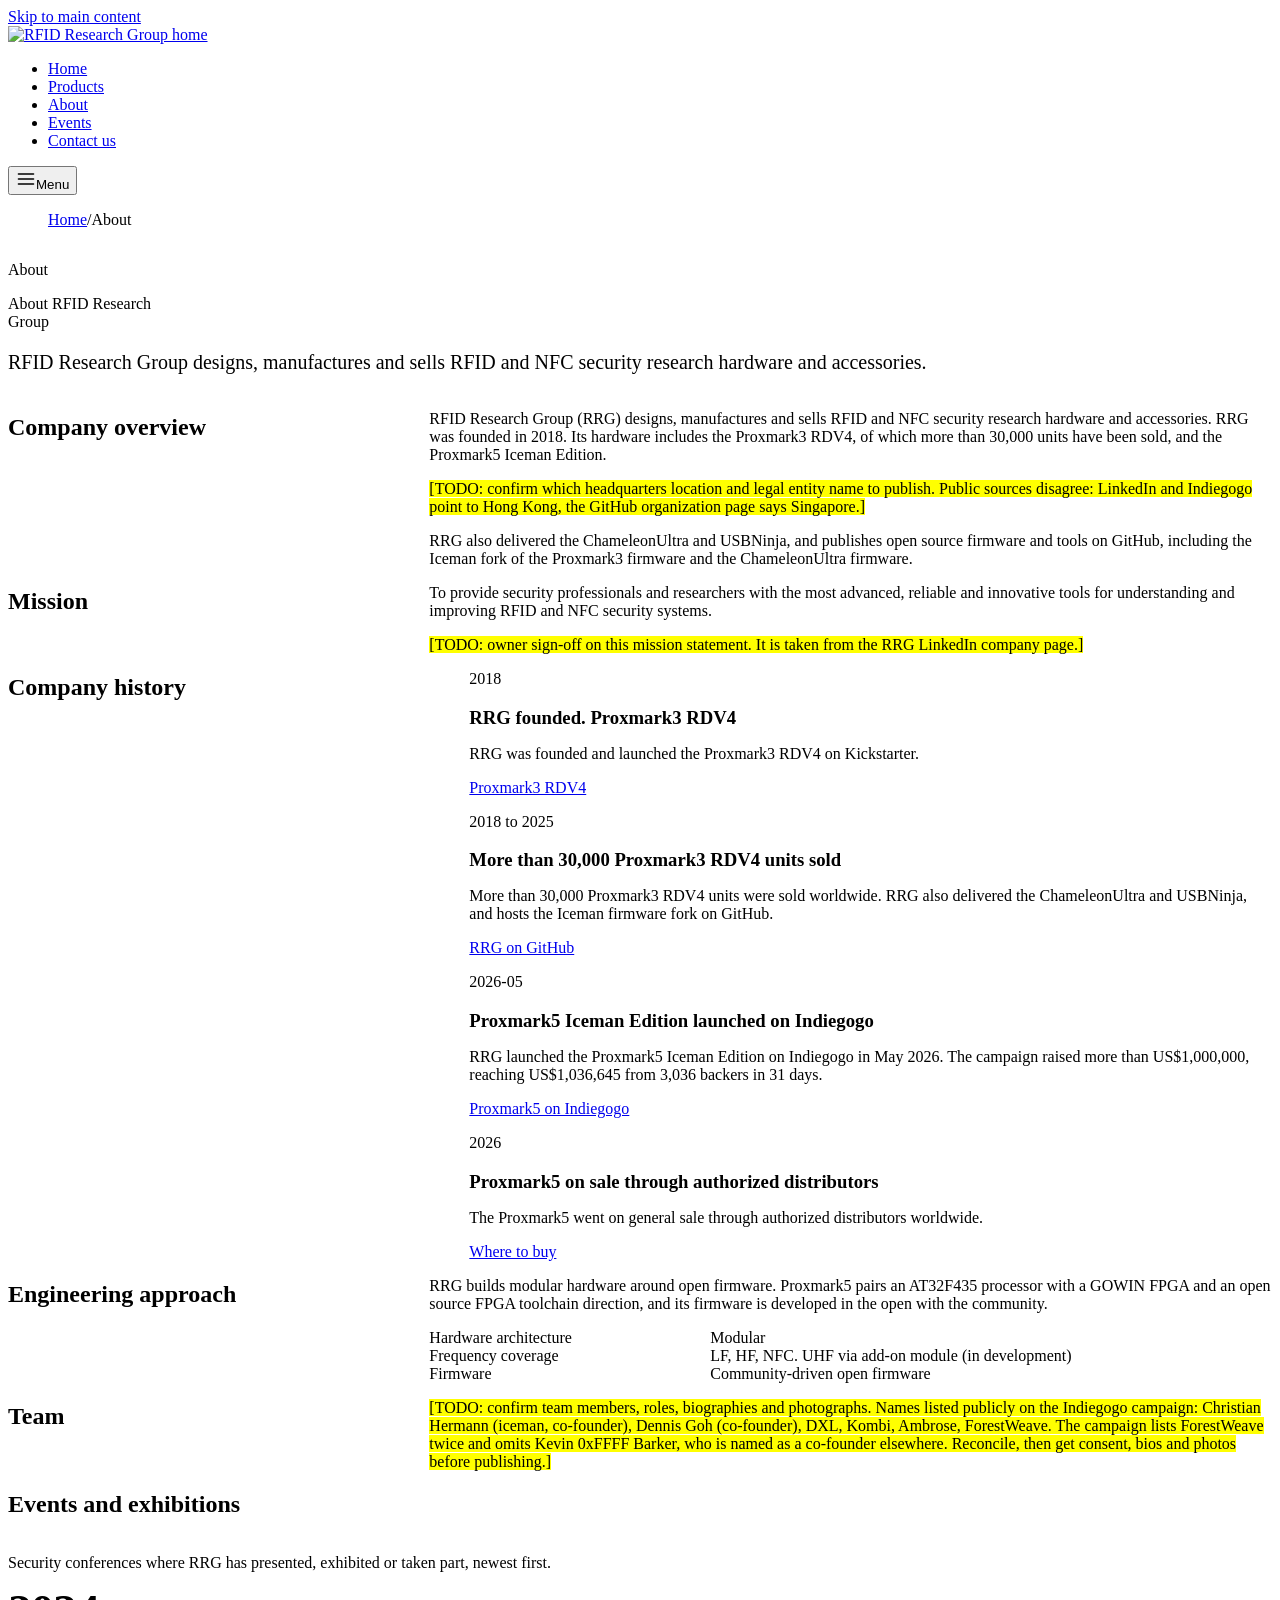
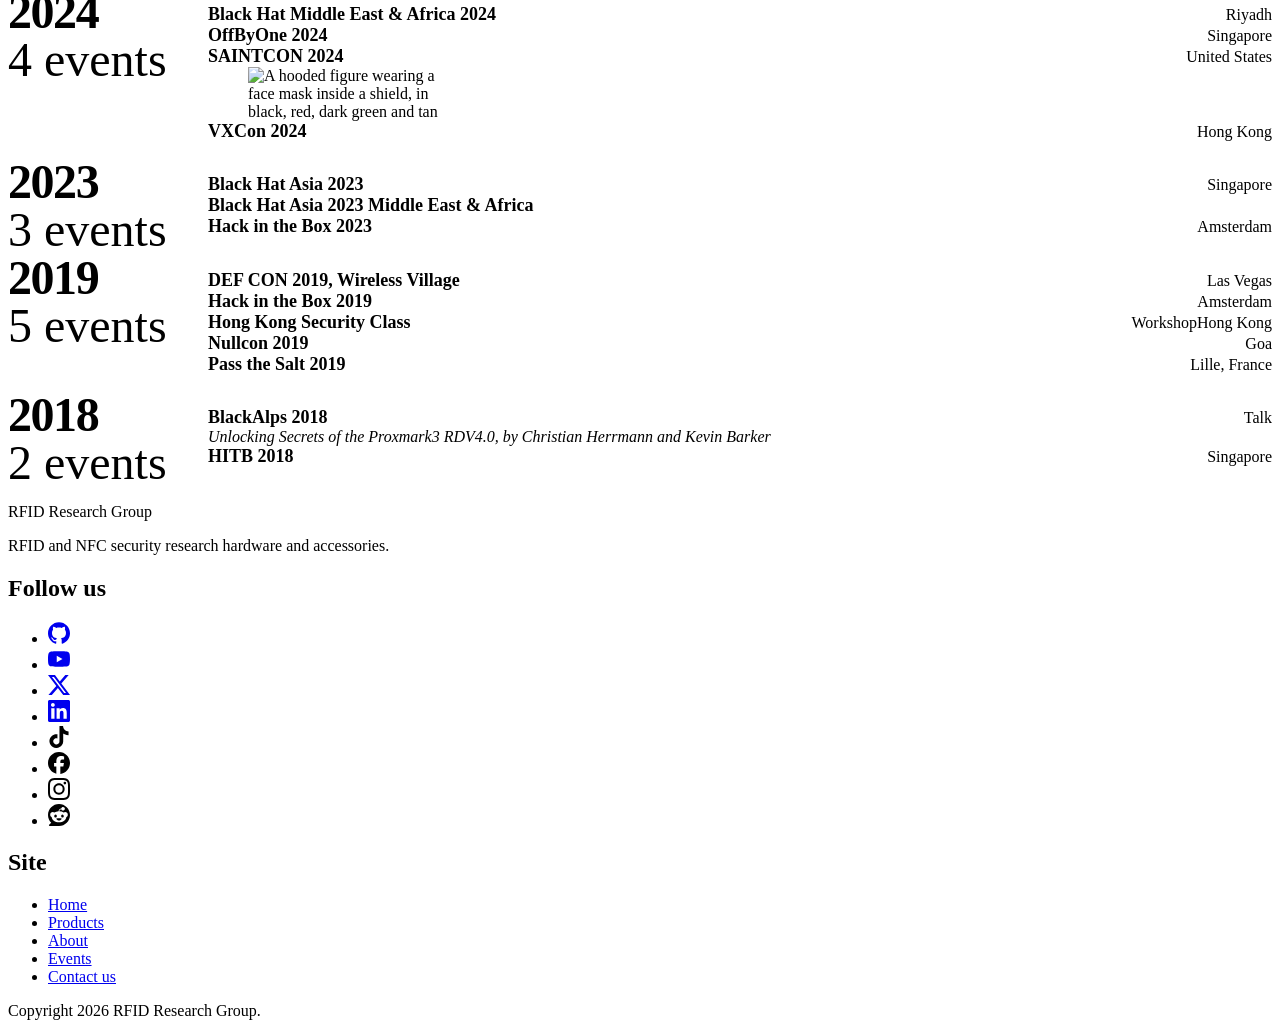
==== rrg-website-ready-to-upload/about/index.html @ afe207c8 "Add files via upload RRG WEB 11-25" ====
<!DOCTYPE html><html lang="en" data-astro-cid-z4jru4n3><head><meta charset="utf-8"><meta name="viewport" content="width=device-width, initial-scale=1"><link rel="icon" href="/favicon.svg" type="image/svg+xml"><title>About | RFID Research Group</title><meta name="description" content="About RFID Research Group (RRG): company overview, mission, history and engineering approach."><link rel="canonical" href="https://rfidresearchgroup.com/about/"><meta name="robots" content="noindex, nofollow"><meta property="og:type" content="website"><meta property="og:site_name" content="RFID Research Group"><meta property="og:title" content="About | RFID Research Group"><meta property="og:description" content="About RFID Research Group (RRG): company overview, mission, history and engineering approach."><meta property="og:url" content="https://rfidresearchgroup.com/about/"><meta name="twitter:card" content="summary"><link rel="stylesheet" href="/_astro/BaseLayout.CLcps3ia.css"><style>ol[data-astro-cid-vx4iavld]{gap:var(--space-1) 0;font-size:var(--text-small);flex-wrap:wrap;list-style:none;display:flex}li[data-astro-cid-vx4iavld]{align-items:center;display:inline-flex}li[data-astro-cid-vx4iavld]+li[data-astro-cid-vx4iavld]:before{content:"/";margin-inline:var(--space-2);color:var(--text-secondary)}a[data-astro-cid-vx4iavld]{padding-block:var(--space-1);display:inline-block}[data-astro-cid-vx4iavld][aria-current=page]{color:var(--text-secondary)}.page-header__stage[data-astro-cid-b2i3gsw2]{aspect-ratio:4/3;border-radius:var(--radius);background:radial-gradient(120% 90% at 28% 18%,#fbfbfb 0%,#eee 55%,#e3e3e3 100%);position:relative;overflow:hidden}@media (width>=768px){.page-header__stage[data-astro-cid-b2i3gsw2]{aspect-ratio:1}}.page-header__stage[data-astro-cid-b2i3gsw2]:before{content:attr(data-glyph);letter-spacing:-.05em;color:#0000000f;pointer-events:none;user-select:none;font-size:clamp(14rem,36vw,32rem);font-weight:800;line-height:.8;position:absolute;bottom:-14%;right:-2%}.page-header__stage[data-astro-cid-b2i3gsw2] img[data-astro-cid-b2i3gsw2]{filter:drop-shadow(0 26px 26px #00000042)drop-shadow(0 4px 6px #00000029);width:auto;max-width:78%;height:84%;position:absolute;top:50%;left:50%;transform:translate(-50%,-50%)}.page-header__link[data-astro-cid-b2i3gsw2]{margin:var(--space-4) 0 0;font-weight:600}.page-header[data-astro-cid-b2i3gsw2]{padding-block:var(--space-8) var(--space-12)}@media (width>=768px){.page-header[data-astro-cid-b2i3gsw2]{padding-block:var(--space-12) var(--space-16)}}.page-header__grid[data-astro-cid-b2i3gsw2]{gap:var(--space-8);margin-top:var(--space-8);display:grid}@media (width>=1024px){.page-header__grid--image[data-astro-cid-b2i3gsw2]{grid-template-columns:minmax(0,1.1fr) minmax(0,1fr);align-items:center}}.page-header__heading[data-astro-cid-b2i3gsw2]{max-width:20ch;font-size:var(--text-h1);font-weight:var(--weight-display)}@media (width>=768px){.page-header__heading[data-astro-cid-b2i3gsw2]{font-size:var(--text-display)}}.page-header__lead[data-astro-cid-b2i3gsw2]{color:var(--text-secondary);font-size:1.125rem}@media (width>=768px){.page-header__lead[data-astro-cid-b2i3gsw2]{font-size:1.25rem}}.page-header__image[data-astro-cid-b2i3gsw2]{border:1px solid var(--border);border-radius:var(--radius);width:100%}.content-section[data-astro-cid-tj67mjny]{padding-block:var(--space-12);border-top:1px solid var(--border)}@media (width>=768px){.content-section[data-astro-cid-tj67mjny]{padding-block:var(--space-16)}}.content-section__grid[data-astro-cid-tj67mjny]{gap:var(--space-4) var(--space-16);display:grid}@media (width>=1024px){.content-section__grid[data-astro-cid-tj67mjny]{grid-template-columns:minmax(0,1fr) minmax(0,2fr)}.content-section__grid--wide[data-astro-cid-tj67mjny]{grid-template-columns:minmax(0,1fr)}}.content-section__body[data-astro-cid-tj67mjny]>:last-child{margin-bottom:0}.content-section__body[data-astro-cid-tj67mjny]>*+.slot-block,.content-section__body[data-astro-cid-tj67mjny]>p+:not(p){margin-top:var(--space-6)}.content-section__link[data-astro-cid-tj67mjny]{margin-top:var(--space-6);font-weight:600}.content-section__link[data-astro-cid-tj67mjny] a[data-astro-cid-tj67mjny]{padding-block:var(--space-2);display:inline-block}
.fact-list[data-astro-cid-pdne5ib7]{border-top:2px solid var(--text)}.fact-list__row[data-astro-cid-pdne5ib7]{gap:var(--space-1);padding-block:var(--space-3);border-bottom:1px solid var(--border);display:grid}@media (width>=768px){.fact-list__row[data-astro-cid-pdne5ib7]{gap:var(--space-6);grid-template-columns:minmax(0,1fr) minmax(0,2fr)}}dt[data-astro-cid-pdne5ib7]{color:var(--text-secondary)}dd[data-astro-cid-pdne5ib7]{margin:0;font-weight:500}dd[data-astro-cid-pdne5ib7].mono{font-weight:400}
.timeline[data-astro-cid-vxojsnxz]{border-left:2px solid var(--text);list-style:none}.timeline__entry[data-astro-cid-vxojsnxz]{padding:0 0 var(--space-8) var(--space-6);position:relative}.timeline__entry[data-astro-cid-vxojsnxz]:last-child{padding-bottom:0}.timeline__entry[data-astro-cid-vxojsnxz]:before{content:"";background:var(--text);border-radius:50%;width:12px;height:12px;position:absolute;top:.55em;left:-7px}.timeline__date[data-astro-cid-vxojsnxz]{margin-bottom:var(--space-1);font-size:var(--text-small);color:var(--text-secondary)}h3[data-astro-cid-vxojsnxz]{margin-bottom:var(--space-2)}img[data-astro-cid-vxojsnxz]{margin-block:var(--space-4);border:1px solid var(--border);border-radius:var(--radius)}.timeline__source[data-astro-cid-vxojsnxz]{font-size:var(--text-small);margin:0}.team-grid[data-astro-cid-st7mclbm]{gap:var(--space-8);grid-template-columns:minmax(0,1fr);list-style:none;display:grid}@media (width>=768px){.team-grid[data-astro-cid-st7mclbm]{grid-template-columns:repeat(2,minmax(0,1fr))}}.team-member[data-astro-cid-st7mclbm]{padding-top:var(--space-4);border-top:1px solid var(--text-secondary)}img[data-astro-cid-st7mclbm]{aspect-ratio:1;object-fit:cover;width:100%;max-width:240px;margin-bottom:var(--space-4);border-radius:var(--radius)}h3[data-astro-cid-st7mclbm]{margin-bottom:var(--space-1)}.team-member__role[data-astro-cid-st7mclbm]{margin-bottom:var(--space-2);color:var(--text-secondary)}.event-years[data-astro-cid-xtfqjbst]{gap:var(--space-12);display:grid}@media (width>=768px){.event-year[data-astro-cid-xtfqjbst]{gap:var(--space-8);grid-template-columns:10rem minmax(0,1fr);align-items:start;display:grid}}.event-year__title[data-astro-cid-xtfqjbst]{align-items:baseline;gap:var(--space-3);margin:0 0 var(--space-4);letter-spacing:-.03em;font-size:clamp(2rem,4vw,3rem);font-weight:800;line-height:1;display:flex}@media (width>=768px){.event-year__title[data-astro-cid-xtfqjbst]{top:var(--space-6);gap:var(--space-2);flex-direction:column;margin:0;position:sticky}}.event-year__count[data-astro-cid-xtfqjbst]{font-size:var(--text-small);letter-spacing:0;color:var(--text-secondary);font-weight:400}.event-year__count[data-astro-cid-xtfqjbst]:after{content:" events"}.event-list[data-astro-cid-xtfqjbst]{border-top:2px solid var(--text);list-style:none}.event-row[data-astro-cid-xtfqjbst]{gap:var(--space-1) var(--space-6);padding-block:var(--space-4);border-bottom:1px solid var(--border);display:grid}@media (width>=768px){.event-row[data-astro-cid-xtfqjbst]{grid-template-columns:minmax(0,1fr) auto;align-items:baseline}}.event-row[data-astro-cid-xtfqjbst] p[data-astro-cid-xtfqjbst]{max-width:none;margin:0}.event-row__name[data-astro-cid-xtfqjbst]{letter-spacing:var(--tracking-heading);font-size:1.125rem;font-weight:600}.event-row__session[data-astro-cid-xtfqjbst],.event-row__text[data-astro-cid-xtfqjbst]{margin-top:var(--space-1);color:var(--text-secondary)}.event-row__session[data-astro-cid-xtfqjbst]{font-style:italic}.event-row__meta[data-astro-cid-xtfqjbst]{align-items:baseline;gap:var(--space-1) var(--space-3);color:var(--text-secondary);font-size:var(--text-small);flex-wrap:wrap;display:flex}@media (width>=768px){.event-row__meta[data-astro-cid-xtfqjbst]{text-align:right;justify-content:flex-end}}.event-row__kind[data-astro-cid-xtfqjbst]{padding:0 var(--space-2);border:1px solid var(--text);border-radius:var(--radius);color:var(--text)}.event-row__photos[data-astro-cid-xtfqjbst]{gap:var(--space-3);margin-top:var(--space-3);grid-column:1/-1;grid-template-columns:repeat(auto-fill,minmax(12rem,1fr));list-style:none;display:grid}.event-row__photos[data-astro-cid-xtfqjbst] figure[data-astro-cid-xtfqjbst]{margin:0}.event-row__photos[data-astro-cid-xtfqjbst] img[data-astro-cid-xtfqjbst]{border-radius:var(--radius);width:100%;height:auto}.event-row__photos[data-astro-cid-xtfqjbst] figcaption[data-astro-cid-xtfqjbst]{margin-top:var(--space-1);font-size:var(--text-small);color:var(--text-secondary)}
</style></head><body data-astro-cid-z4jru4n3><a class="skip-link" href="#main" data-astro-cid-z4jru4n3>Skip to main content</a><header class="site-header" data-astro-cid-fzpbxy5g><div class="container site-header__inner" data-astro-cid-fzpbxy5g><a class="brand" href="/" data-astro-cid-fzpbxy5g><img class="brand__logo" src="/images/brand/rrg-crown-logo.png" alt="RFID Research Group home" width="64" height="68" decoding="async" data-astro-cid-fzpbxy5g></a><nav class="primary-nav" aria-label="Primary" data-astro-cid-ild27cng><ul data-astro-cid-ild27cng><li data-astro-cid-ild27cng><a href="/" data-astro-cid-ild27cng>Home</a></li><li data-astro-cid-ild27cng><a href="/products/" data-astro-cid-ild27cng>Products</a></li><li data-astro-cid-ild27cng><a href="/about/" aria-current="page" data-astro-cid-ild27cng>About</a></li><li data-astro-cid-ild27cng><a href="/about/#events" data-astro-cid-ild27cng>Events</a></li><li data-astro-cid-ild27cng><a href="/contact/" data-astro-cid-ild27cng>Contact us</a></li></ul></nav><div class="mobile-nav" data-mobile-nav data-astro-cid-e4rjqvxj><button class="mobile-nav__toggle" type="button" aria-expanded="false" aria-controls="mobile-nav-panel" data-mobile-nav-toggle data-astro-cid-e4rjqvxj><svg class="mobile-nav__icon" viewBox="0 0 24 24" width="20" height="20" aria-hidden="true" focusable="false" data-astro-cid-e4rjqvxj><path d="M3 6h18M3 12h18M3 18h18" stroke="currentColor" stroke-width="2" stroke-linecap="round" fill="none" data-astro-cid-e4rjqvxj></path></svg><span data-astro-cid-e4rjqvxj>Menu</span></button><nav class="mobile-nav__panel" id="mobile-nav-panel" aria-label="Primary" data-mobile-nav-panel data-astro-cid-e4rjqvxj><ul data-astro-cid-e4rjqvxj><li data-astro-cid-e4rjqvxj><a href="/" data-astro-cid-e4rjqvxj>Home</a></li><li data-astro-cid-e4rjqvxj><a href="/products/" data-astro-cid-e4rjqvxj>Products</a></li><li data-astro-cid-e4rjqvxj><a href="/about/" aria-current="page" data-astro-cid-e4rjqvxj>About</a></li><li data-astro-cid-e4rjqvxj><a href="/about/#events" data-astro-cid-e4rjqvxj>Events</a></li><li data-astro-cid-e4rjqvxj><a href="/contact/" data-astro-cid-e4rjqvxj>Contact us</a></li></ul></nav></div><script type="module">var e=document.querySelector(`[data-mobile-nav]`),t=e?.querySelector(`[data-mobile-nav-toggle]`),n=e?.querySelector(`[data-mobile-nav-panel]`);if(e&&t&&n){e.classList.add(`is-enhanced`),n.hidden=!0;let r=e=>{t.setAttribute(`aria-expanded`,String(e)),n.hidden=!e};t.addEventListener(`click`,()=>{r(t.getAttribute(`aria-expanded`)!==`true`)}),e.addEventListener(`keydown`,e=>{e.key===`Escape`&&t.getAttribute(`aria-expanded`)===`true`&&(r(!1),t.focus())}),window.matchMedia(`(min-width: 900px)`).addEventListener(`change`,e=>{e.matches&&r(!1)})}</script></div></header><main id="main" tabindex="-1" data-astro-cid-z4jru4n3><div class="page-header" data-astro-cid-b2i3gsw2><div class="container" data-astro-cid-b2i3gsw2><nav class="breadcrumbs" aria-label="Breadcrumb" data-astro-cid-vx4iavld><ol data-astro-cid-vx4iavld><li data-astro-cid-vx4iavld><a href="/" data-astro-cid-vx4iavld>Home</a></li><li data-astro-cid-vx4iavld><span aria-current="page" data-astro-cid-vx4iavld>About</span></li></ol></nav><div class="page-header__grid" data-astro-cid-b2i3gsw2><div data-astro-cid-b2i3gsw2><p class="eyebrow" data-astro-cid-b2i3gsw2>About</p><h1 class="page-header__heading" data-astro-cid-b2i3gsw2>About RFID Research Group</h1><p class="page-header__lead" data-astro-cid-b2i3gsw2>RFID Research Group designs, manufactures and sells RFID and NFC security research hardware and accessories.</p></div></div></div></div><section class="content-section" id="overview" aria-labelledby="overview-heading" data-astro-cid-tj67mjny><div class="container content-section__grid" data-astro-cid-tj67mjny><div class="content-section__header" data-astro-cid-tj67mjny><h2 id="overview-heading" data-astro-cid-tj67mjny>Company overview</h2></div><div class="content-section__body" data-astro-cid-tj67mjny><p data-astro-cid-tj67mjny>RFID Research Group (RRG) designs, manufactures and sells RFID and NFC security research hardware and accessories. RRG was founded in 2018. Its hardware includes the Proxmark3 RDV4, of which more than 30,000 units have been sold, and the Proxmark5 Iceman Edition.</p><p data-astro-cid-tj67mjny><mark class="todo">[TODO: confirm which headquarters location and legal entity name to publish. Public sources disagree: LinkedIn and Indiegogo point to Hong Kong, the GitHub organization page says Singapore.]</mark></p><p data-astro-cid-tj67mjny>RRG also delivered the ChameleonUltra and USBNinja, and publishes open source firmware and tools on GitHub, including the Iceman fork of the Proxmark3 firmware and the ChameleonUltra firmware.</p></div></div></section><section class="content-section" id="mission" aria-labelledby="mission-heading" data-astro-cid-tj67mjny><div class="container content-section__grid" data-astro-cid-tj67mjny><div class="content-section__header" data-astro-cid-tj67mjny><h2 id="mission-heading" data-astro-cid-tj67mjny>Mission</h2></div><div class="content-section__body" data-astro-cid-tj67mjny><p data-astro-cid-tj67mjny>To provide security professionals and researchers with the most advanced, reliable and innovative tools for understanding and improving RFID and NFC security systems.</p><p data-astro-cid-tj67mjny><mark class="todo">[TODO: owner sign-off on this mission statement. It is taken from the RRG LinkedIn company page.]</mark></p></div></div></section><section class="content-section" id="history" aria-labelledby="history-heading" data-astro-cid-tj67mjny><div class="container content-section__grid" data-astro-cid-tj67mjny><div class="content-section__header" data-astro-cid-tj67mjny><h2 id="history-heading" data-astro-cid-tj67mjny>Company history</h2></div><div class="content-section__body" data-astro-cid-tj67mjny><ol class="timeline" data-astro-cid-vxojsnxz><li class="timeline__entry" data-astro-cid-vxojsnxz><p class="timeline__date mono" data-astro-cid-vxojsnxz><time datetime="2018" data-astro-cid-vxojsnxz>2018</time></p><div class="timeline__content" data-astro-cid-vxojsnxz><h3 data-astro-cid-vxojsnxz>RRG founded. Proxmark3 RDV4</h3><p data-astro-cid-vxojsnxz>RRG was founded and launched the Proxmark3 RDV4 on Kickstarter.</p><p class="timeline__source" data-astro-cid-vxojsnxz><a href="https://proxmark.com/proxmark-3-hardware/proxmark-3-rdv4/" rel="noopener" data-astro-cid-vxojsnxz>Proxmark3 RDV4</a></p></div></li><li class="timeline__entry" data-astro-cid-vxojsnxz><p class="timeline__date mono" data-astro-cid-vxojsnxz><time datetime="2018 to 2025" data-astro-cid-vxojsnxz>2018 to 2025</time></p><div class="timeline__content" data-astro-cid-vxojsnxz><h3 data-astro-cid-vxojsnxz>More than 30,000 Proxmark3 RDV4 units sold</h3><p data-astro-cid-vxojsnxz>More than 30,000 Proxmark3 RDV4 units were sold worldwide. RRG also delivered the ChameleonUltra and USBNinja, and hosts the Iceman firmware fork on GitHub.</p><p class="timeline__source" data-astro-cid-vxojsnxz><a href="https://github.com/RfidResearchGroup" rel="noopener" data-astro-cid-vxojsnxz>RRG on GitHub</a></p></div></li><li class="timeline__entry" data-astro-cid-vxojsnxz><p class="timeline__date mono" data-astro-cid-vxojsnxz><time datetime="2026-05" data-astro-cid-vxojsnxz>2026-05</time></p><div class="timeline__content" data-astro-cid-vxojsnxz><h3 data-astro-cid-vxojsnxz>Proxmark5 Iceman Edition launched on Indiegogo</h3><p data-astro-cid-vxojsnxz>RRG launched the Proxmark5 Iceman Edition on Indiegogo in May 2026. The campaign raised more than US$1,000,000, reaching US$1,036,645 from 3,036 backers in 31 days.</p><p class="timeline__source" data-astro-cid-vxojsnxz><a href="https://www.indiegogo.com/en/projects/rfidresearchgroup/proxmark5" rel="noopener" data-astro-cid-vxojsnxz>Proxmark5 on Indiegogo</a></p></div></li><li class="timeline__entry" data-astro-cid-vxojsnxz><p class="timeline__date mono" data-astro-cid-vxojsnxz><time datetime="2026" data-astro-cid-vxojsnxz>2026</time></p><div class="timeline__content" data-astro-cid-vxojsnxz><h3 data-astro-cid-vxojsnxz>Proxmark5 on sale through authorized distributors</h3><p data-astro-cid-vxojsnxz>The Proxmark5 went on general sale through authorized distributors worldwide.</p><p class="timeline__source" data-astro-cid-vxojsnxz><a href="/products/#retail" rel="noopener" data-astro-cid-vxojsnxz>Where to buy</a></p></div></li></ol></div></div></section><section class="content-section" id="engineering" aria-labelledby="engineering-heading" data-astro-cid-tj67mjny><div class="container content-section__grid" data-astro-cid-tj67mjny><div class="content-section__header" data-astro-cid-tj67mjny><h2 id="engineering-heading" data-astro-cid-tj67mjny>Engineering approach</h2></div><div class="content-section__body" data-astro-cid-tj67mjny><p data-astro-cid-tj67mjny>RRG builds modular hardware around open firmware. Proxmark5 pairs an AT32F435 processor with a GOWIN FPGA and an open source FPGA toolchain direction, and its firmware is developed in the open with the community.</p><dl class="fact-list" data-astro-cid-pdne5ib7><div class="fact-list__row" data-astro-cid-pdne5ib7><dt data-astro-cid-pdne5ib7>Hardware architecture</dt><dd data-astro-cid-pdne5ib7>Modular</dd></div><div class="fact-list__row" data-astro-cid-pdne5ib7><dt data-astro-cid-pdne5ib7>Frequency coverage</dt><dd class="mono" data-astro-cid-pdne5ib7>LF, HF, NFC. UHF via add-on module (in development)</dd></div><div class="fact-list__row" data-astro-cid-pdne5ib7><dt data-astro-cid-pdne5ib7>Firmware</dt><dd data-astro-cid-pdne5ib7>Community-driven open firmware</dd></div></dl></div></div></section><section class="content-section" id="team" aria-labelledby="team-heading" data-astro-cid-tj67mjny><div class="container content-section__grid" data-astro-cid-tj67mjny><div class="content-section__header" data-astro-cid-tj67mjny><h2 id="team-heading" data-astro-cid-tj67mjny>Team</h2></div><div class="content-section__body" data-astro-cid-tj67mjny><p data-astro-cid-tj67mjny><mark class="todo">[TODO: confirm team members, roles, biographies and photographs. Names listed publicly on the Indiegogo campaign: Christian Hermann (iceman, co-founder), Dennis Goh (co-founder), DXL, Kombi, Ambrose, ForestWeave. The campaign lists ForestWeave twice and omits Kevin 0xFFFF Barker, who is named as a co-founder elsewhere. Reconcile, then get consent, bios and photos before publishing.]</mark></p></div></div></section><section class="content-section" id="events" aria-labelledby="events-heading" data-astro-cid-tj67mjny><div class="container content-section__grid content-section__grid--wide" data-astro-cid-tj67mjny><div class="content-section__header" data-astro-cid-tj67mjny><h2 id="events-heading" data-astro-cid-tj67mjny>Events and exhibitions</h2></div><div class="content-section__body" data-astro-cid-tj67mjny><p data-astro-cid-tj67mjny>Security conferences where RRG has presented, exhibited or taken part, newest first.</p><div class="event-years" data-astro-cid-xtfqjbst><section class="event-year" aria-labelledby="events-2024" data-astro-cid-xtfqjbst><h3 class="event-year__title" id="events-2024" data-astro-cid-xtfqjbst><span data-astro-cid-xtfqjbst>2024</span><span class="event-year__count mono" data-astro-cid-xtfqjbst>4</span></h3><ul class="event-list" data-astro-cid-xtfqjbst><li class="event-row" data-astro-cid-xtfqjbst><div class="event-row__main" data-astro-cid-xtfqjbst><p class="event-row__name" data-astro-cid-xtfqjbst>Black Hat Middle East &amp; Africa 2024</p></div><p class="event-row__meta" data-astro-cid-xtfqjbst><span class="event-row__place" data-astro-cid-xtfqjbst>Riyadh</span></p></li><li class="event-row" data-astro-cid-xtfqjbst><div class="event-row__main" data-astro-cid-xtfqjbst><p class="event-row__name" data-astro-cid-xtfqjbst>OffByOne 2024</p></div><p class="event-row__meta" data-astro-cid-xtfqjbst><span class="event-row__place" data-astro-cid-xtfqjbst>Singapore</span></p></li><li class="event-row" data-astro-cid-xtfqjbst><div class="event-row__main" data-astro-cid-xtfqjbst><p class="event-row__name" data-astro-cid-xtfqjbst>SAINTCON 2024</p></div><p class="event-row__meta" data-astro-cid-xtfqjbst><span class="event-row__place" data-astro-cid-xtfqjbst>United States</span></p><ul class="event-row__photos" data-astro-cid-xtfqjbst><li data-astro-cid-xtfqjbst><figure data-astro-cid-xtfqjbst><img src="/images/events/saintcon-2024.webp" alt="A hooded figure wearing a face mask inside a shield, in black, red, dark green and tan" width="1200" height="750" loading="lazy" decoding="async" data-astro-cid-xtfqjbst></figure></li></ul></li><li class="event-row" data-astro-cid-xtfqjbst><div class="event-row__main" data-astro-cid-xtfqjbst><p class="event-row__name" data-astro-cid-xtfqjbst>VXCon 2024</p></div><p class="event-row__meta" data-astro-cid-xtfqjbst><span class="event-row__place" data-astro-cid-xtfqjbst>Hong Kong</span></p></li></ul></section><section class="event-year" aria-labelledby="events-2023" data-astro-cid-xtfqjbst><h3 class="event-year__title" id="events-2023" data-astro-cid-xtfqjbst><span data-astro-cid-xtfqjbst>2023</span><span class="event-year__count mono" data-astro-cid-xtfqjbst>3</span></h3><ul class="event-list" data-astro-cid-xtfqjbst><li class="event-row" data-astro-cid-xtfqjbst><div class="event-row__main" data-astro-cid-xtfqjbst><p class="event-row__name" data-astro-cid-xtfqjbst>Black Hat Asia 2023</p></div><p class="event-row__meta" data-astro-cid-xtfqjbst><span class="event-row__place" data-astro-cid-xtfqjbst>Singapore</span></p></li><li class="event-row" data-astro-cid-xtfqjbst><div class="event-row__main" data-astro-cid-xtfqjbst><p class="event-row__name" data-astro-cid-xtfqjbst>Black Hat Asia 2023 Middle East &amp; Africa</p></div><p class="event-row__meta" data-astro-cid-xtfqjbst></p></li><li class="event-row" data-astro-cid-xtfqjbst><div class="event-row__main" data-astro-cid-xtfqjbst><p class="event-row__name" data-astro-cid-xtfqjbst>Hack in the Box 2023</p></div><p class="event-row__meta" data-astro-cid-xtfqjbst><span class="event-row__place" data-astro-cid-xtfqjbst>Amsterdam</span></p></li></ul></section><section class="event-year" aria-labelledby="events-2019" data-astro-cid-xtfqjbst><h3 class="event-year__title" id="events-2019" data-astro-cid-xtfqjbst><span data-astro-cid-xtfqjbst>2019</span><span class="event-year__count mono" data-astro-cid-xtfqjbst>5</span></h3><ul class="event-list" data-astro-cid-xtfqjbst><li class="event-row" data-astro-cid-xtfqjbst><div class="event-row__main" data-astro-cid-xtfqjbst><p class="event-row__name" data-astro-cid-xtfqjbst>DEF CON 2019, Wireless Village</p></div><p class="event-row__meta" data-astro-cid-xtfqjbst><span class="event-row__place" data-astro-cid-xtfqjbst>Las Vegas</span></p></li><li class="event-row" data-astro-cid-xtfqjbst><div class="event-row__main" data-astro-cid-xtfqjbst><p class="event-row__name" data-astro-cid-xtfqjbst>Hack in the Box 2019</p></div><p class="event-row__meta" data-astro-cid-xtfqjbst><span class="event-row__place" data-astro-cid-xtfqjbst>Amsterdam</span></p></li><li class="event-row" data-astro-cid-xtfqjbst><div class="event-row__main" data-astro-cid-xtfqjbst><p class="event-row__name" data-astro-cid-xtfqjbst>Hong Kong Security Class</p></div><p class="event-row__meta" data-astro-cid-xtfqjbst><span class="event-row__kind mono" data-astro-cid-xtfqjbst>Workshop</span><span class="event-row__place" data-astro-cid-xtfqjbst>Hong Kong</span></p></li><li class="event-row" data-astro-cid-xtfqjbst><div class="event-row__main" data-astro-cid-xtfqjbst><p class="event-row__name" data-astro-cid-xtfqjbst>Nullcon 2019</p></div><p class="event-row__meta" data-astro-cid-xtfqjbst><span class="event-row__place" data-astro-cid-xtfqjbst>Goa</span></p></li><li class="event-row" data-astro-cid-xtfqjbst><div class="event-row__main" data-astro-cid-xtfqjbst><p class="event-row__name" data-astro-cid-xtfqjbst>Pass the Salt 2019</p></div><p class="event-row__meta" data-astro-cid-xtfqjbst><span class="event-row__place" data-astro-cid-xtfqjbst>Lille, France</span></p></li></ul></section><section class="event-year" aria-labelledby="events-2018" data-astro-cid-xtfqjbst><h3 class="event-year__title" id="events-2018" data-astro-cid-xtfqjbst><span data-astro-cid-xtfqjbst>2018</span><span class="event-year__count mono" data-astro-cid-xtfqjbst>2</span></h3><ul class="event-list" data-astro-cid-xtfqjbst><li class="event-row" data-astro-cid-xtfqjbst><div class="event-row__main" data-astro-cid-xtfqjbst><p class="event-row__name" data-astro-cid-xtfqjbst>BlackAlps 2018</p><p class="event-row__session" data-astro-cid-xtfqjbst>Unlocking Secrets of the Proxmark3 RDV4.0, by Christian Herrmann and Kevin Barker</p></div><p class="event-row__meta" data-astro-cid-xtfqjbst><span class="event-row__kind mono" data-astro-cid-xtfqjbst>Talk</span></p></li><li class="event-row" data-astro-cid-xtfqjbst><div class="event-row__main" data-astro-cid-xtfqjbst><p class="event-row__name" data-astro-cid-xtfqjbst>HITB 2018</p></div><p class="event-row__meta" data-astro-cid-xtfqjbst><span class="event-row__place" data-astro-cid-xtfqjbst>Singapore</span></p></li></ul></section></div></div></div></section></main><footer class="site-footer" data-astro-cid-nns7i3if><div class="container" data-astro-cid-nns7i3if><div class="site-footer__grid" data-astro-cid-nns7i3if><div class="site-footer__brand" data-astro-cid-nns7i3if><p class="site-footer__name" data-astro-cid-nns7i3if>RFID Research Group</p><p class="site-footer__tagline" data-astro-cid-nns7i3if>RFID and NFC security research hardware and accessories.</p></div><div data-astro-cid-nns7i3if><h2 class="site-footer__heading" data-astro-cid-nns7i3if>Follow us</h2><ul class="site-footer__social" data-astro-cid-nns7i3if><li data-astro-cid-nns7i3if><a class="site-footer__box site-footer__icon" href="https://github.com/rfidresearchgroup" rel="noopener" aria-label="GitHub" title="GitHub" data-astro-cid-nns7i3if><svg viewBox="0 0 24 24" width="22" height="22" aria-hidden="true" focusable="false" data-astro-cid-nns7i3if><path d="M12 .297c-6.63 0-12 5.373-12 12 0 5.303 3.438 9.8 8.205 11.385.6.113.82-.258.82-.577 0-.285-.01-1.04-.015-2.04-3.338.724-4.042-1.61-4.042-1.61C4.422 18.07 3.633 17.7 3.633 17.7c-1.087-.744.084-.729.084-.729 1.205.084 1.838 1.236 1.838 1.236 1.07 1.835 2.809 1.305 3.495.998.108-.776.417-1.305.76-1.605-2.665-.3-5.466-1.332-5.466-5.93 0-1.31.465-2.38 1.235-3.22-.135-.303-.54-1.523.105-3.176 0 0 1.005-.322 3.3 1.23.96-.267 1.98-.399 3-.405 1.02.006 2.04.138 3 .405 2.28-1.552 3.285-1.23 3.285-1.23.645 1.653.24 2.873.12 3.176.765.84 1.23 1.91 1.23 3.22 0 4.61-2.805 5.625-5.475 5.92.42.36.81 1.096.81 2.22 0 1.606-.015 2.896-.015 3.286 0 .315.21.69.825.57C20.565 22.092 24 17.592 24 12.297c0-6.627-5.373-12-12-12" fill="currentColor" data-astro-cid-nns7i3if></path></svg></a></li><li data-astro-cid-nns7i3if><a class="site-footer__box site-footer__icon" href="https://www.youtube.com/@rfidresearchgroup" rel="noopener" aria-label="YouTube" title="YouTube" data-astro-cid-nns7i3if><svg viewBox="0 0 24 24" width="22" height="22" aria-hidden="true" focusable="false" data-astro-cid-nns7i3if><path d="M23.498 6.186a3.016 3.016 0 0 0-2.122-2.136C19.505 3.545 12 3.545 12 3.545s-7.505 0-9.377.505A3.017 3.017 0 0 0 .502 6.186C0 8.07 0 12 0 12s0 3.93.502 5.814a3.016 3.016 0 0 0 2.122 2.136c1.871.505 9.376.505 9.376.505s7.505 0 9.377-.505a3.015 3.015 0 0 0 2.122-2.136C24 15.93 24 12 24 12s0-3.93-.502-5.814zM9.545 15.568V8.432L15.818 12l-6.273 3.568z" fill="currentColor" data-astro-cid-nns7i3if></path></svg></a></li><li data-astro-cid-nns7i3if><a class="site-footer__box site-footer__icon" href="https://x.com/RFIDResearch" rel="noopener" aria-label="X" title="X" data-astro-cid-nns7i3if><svg viewBox="0 0 24 24" width="22" height="22" aria-hidden="true" focusable="false" data-astro-cid-nns7i3if><path d="M18.901 1.153h3.68l-8.04 9.19L24 22.846h-7.406l-5.8-7.584-6.638 7.584H.474l8.6-9.83L0 1.154h7.594l5.243 6.932ZM17.61 20.644h2.039L6.486 3.24H4.298Z" fill="currentColor" data-astro-cid-nns7i3if></path></svg></a></li><li data-astro-cid-nns7i3if><a class="site-footer__box site-footer__icon" href="https://www.linkedin.com/company/rfid-research-group" rel="noopener" aria-label="LinkedIn" title="LinkedIn" data-astro-cid-nns7i3if><svg viewBox="0 0 24 24" width="22" height="22" aria-hidden="true" focusable="false" data-astro-cid-nns7i3if><path d="M20.447 20.452h-3.554v-5.569c0-1.328-.027-3.037-1.852-3.037-1.853 0-2.136 1.445-2.136 2.939v5.667H9.351V9h3.414v1.561h.046c.477-.9 1.637-1.85 3.37-1.85 3.601 0 4.267 2.37 4.267 5.455v6.286zM5.337 7.433c-1.144 0-2.063-.926-2.063-2.065 0-1.138.92-2.063 2.063-2.063 1.14 0 2.064.925 2.064 2.063 0 1.139-.925 2.065-2.064 2.065zm1.782 13.019H3.555V9h3.564v11.452zM22.225 0H1.771C.792 0 0 .774 0 1.729v20.542C0 23.227.792 24 1.771 24h20.451C23.2 24 24 23.227 24 22.271V1.729C24 .774 23.2 0 22.222 0h.003z" fill="currentColor" data-astro-cid-nns7i3if></path></svg></a></li><li data-astro-cid-nns7i3if><span class="site-footer__box site-footer__icon site-footer__pending" title="TikTok: link coming soon" role="img" aria-label="TikTok (link coming soon)" data-astro-cid-nns7i3if><svg viewBox="0 0 24 24" width="22" height="22" aria-hidden="true" focusable="false" data-astro-cid-nns7i3if><path d="M12.525.02c1.31-.02 2.61-.01 3.91-.02.08 1.53.63 3.09 1.75 4.17 1.12 1.11 2.7 1.62 4.24 1.79v4.03c-1.44-.05-2.89-.35-4.2-.97-.57-.26-1.1-.59-1.62-.93-.01 2.92.01 5.84-.02 8.75-.08 1.4-.54 2.79-1.35 3.94-1.31 1.92-3.58 3.17-5.91 3.21-1.43.08-2.86-.31-4.08-1.03-2.02-1.19-3.44-3.37-3.65-5.71-.02-.5-.03-1-.01-1.49.18-1.9 1.12-3.72 2.58-4.96 1.66-1.44 3.98-2.13 6.15-1.72.02 1.48-.04 2.96-.04 4.44-.99-.32-2.15-.23-3.02.37-.63.41-1.11 1.04-1.36 1.75-.21.51-.15 1.07-.14 1.61.24 1.64 1.82 3.02 3.5 2.87 1.12-.01 2.19-.66 2.77-1.61.19-.33.4-.67.41-1.06.1-1.79.06-3.57.07-5.36.01-4.03-.01-8.05.02-12.07z" fill="currentColor" data-astro-cid-nns7i3if></path></svg></span></li><li data-astro-cid-nns7i3if><span class="site-footer__box site-footer__icon site-footer__pending" title="Facebook: link coming soon" role="img" aria-label="Facebook (link coming soon)" data-astro-cid-nns7i3if><svg viewBox="0 0 24 24" width="22" height="22" aria-hidden="true" focusable="false" data-astro-cid-nns7i3if><path d="M9.101 23.691v-7.98H6.627v-3.667h2.474v-1.58c0-4.085 1.848-5.978 5.858-5.978.401 0 .955.042 1.468.103a8.68 8.68 0 0 1 1.141.195v3.325a8.623 8.623 0 0 0-.653-.036 26.805 26.805 0 0 0-.733-.009c-.707 0-1.259.096-1.675.309a1.686 1.686 0 0 0-.679.622c-.258.42-.374.995-.374 1.752v1.297h3.919l-.386 2.103-.287 1.564h-3.246v8.245C19.396 23.238 24 18.179 24 12.044c0-6.627-5.373-12-12-12s-12 5.373-12 12c0 5.628 3.874 10.35 9.101 11.647Z" fill="currentColor" data-astro-cid-nns7i3if></path></svg></span></li><li data-astro-cid-nns7i3if><span class="site-footer__box site-footer__icon site-footer__pending" title="Instagram: link coming soon" role="img" aria-label="Instagram (link coming soon)" data-astro-cid-nns7i3if><svg viewBox="0 0 24 24" width="22" height="22" aria-hidden="true" focusable="false" data-astro-cid-nns7i3if><path d="M7.0301.084c-1.2768.0602-2.1487.264-2.911.5634-.7888.3075-1.4575.72-2.1228 1.3877-.6652.6677-1.075 1.3368-1.3802 2.127-.2954.7638-.4956 1.6365-.552 2.914-.0564 1.2775-.0689 1.6882-.0626 4.947.0062 3.2586.0206 3.6671.0825 4.9473.061 1.2765.264 2.1482.5635 2.9107.308.7889.72 1.4573 1.388 2.1228.6679.6655 1.3365 1.0743 2.1285 1.38.7632.295 1.6361.4961 2.9134.552 1.2773.056 1.6884.069 4.9462.0627 3.2578-.0062 3.668-.0207 4.9478-.0814 1.28-.0607 2.147-.2652 2.9098-.5633.7889-.3086 1.4578-.72 2.1228-1.3881.665-.6682 1.0745-1.3378 1.3795-2.1284.2957-.7632.4966-1.636.552-2.9124.056-1.2809.0692-1.6898.063-4.948-.0063-3.2583-.021-3.6668-.0817-4.9465-.0607-1.2797-.264-2.1487-.5633-2.9117-.3084-.7889-.72-1.4568-1.3876-2.1228C21.2982 1.33 20.628.9208 19.8378.6165 19.074.321 18.2017.1197 16.9244.0645 15.6471.0093 15.236-.005 11.977.0014 8.718.0076 8.31.0215 7.0301.0839m.1402 21.6932c-1.17-.0509-1.8053-.2453-2.2287-.408-.5606-.216-.96-.4771-1.3819-.895-.422-.4178-.6811-.8186-.9-1.378-.1644-.4234-.3624-1.058-.4171-2.228-.0595-1.2645-.072-1.6442-.079-4.848-.007-3.2037.0053-3.583.0607-4.848.05-1.169.2456-1.805.408-2.2282.216-.5613.4762-.96.895-1.3816.4188-.4217.8184-.6814 1.3783-.9003.423-.1651 1.0575-.3614 2.227-.4171 1.2655-.06 1.6447-.072 4.848-.079 3.2033-.007 3.5835.005 4.8495.0608 1.169.0508 1.8053.2445 2.228.408.5608.216.96.4754 1.3816.895.4217.4194.6816.8176.9005 1.3787.1653.4217.3617 1.056.4169 2.2263.0602 1.2655.0739 1.645.0796 4.848.0058 3.203-.0055 3.5834-.061 4.848-.051 1.17-.245 1.8055-.408 2.2294-.216.5604-.4763.96-.8954 1.3814-.419.4215-.8181.6811-1.3783.9-.4224.1649-1.0577.3617-2.2262.4174-1.2656.0595-1.6448.072-4.8493.079-3.2045.007-3.5825-.006-4.848-.0608M16.953 5.5864A1.44 1.44 0 1 0 18.39 4.144a1.44 1.44 0 0 0-1.437 1.4424M5.8385 12.012c.0067 3.4032 2.7706 6.1557 6.173 6.1493 3.4026-.0065 6.157-2.7701 6.1506-6.1733-.0065-3.4032-2.771-6.1565-6.174-6.1498-3.403.0067-6.156 2.771-6.1496 6.1738M8 12.0077a4 4 0 1 1 4.008 3.9921A3.9996 3.9996 0 0 1 8 12.0077" fill="currentColor" data-astro-cid-nns7i3if></path></svg></span></li><li data-astro-cid-nns7i3if><span class="site-footer__box site-footer__icon site-footer__pending" title="Reddit: link coming soon" role="img" aria-label="Reddit (link coming soon)" data-astro-cid-nns7i3if><svg viewBox="0 0 24 24" width="22" height="22" aria-hidden="true" focusable="false" data-astro-cid-nns7i3if><path d="M12 0C5.373 0 0 5.373 0 12c0 3.314 1.343 6.314 3.515 8.485l-2.286 2.286C.775 23.225 1.097 24 1.738 24H12c6.627 0 12-5.373 12-12S18.627 0 12 0Zm4.388 3.199c1.104 0 1.999.895 1.999 1.999 0 1.105-.895 2-1.999 2-.946 0-1.739-.657-1.947-1.539v.002c-1.147.162-2.032 1.15-2.032 2.341v.007c1.776.067 3.4.567 4.686 1.363.473-.363 1.064-.58 1.707-.58 1.547 0 2.802 1.254 2.802 2.802 0 1.117-.655 2.081-1.601 2.531-.088 3.256-3.637 5.876-7.997 5.876-4.361 0-7.905-2.617-7.998-5.87-.954-.447-1.614-1.415-1.614-2.538 0-1.548 1.255-2.802 2.803-2.802.645 0 1.239.218 1.712.585 1.275-.79 2.881-1.291 4.64-1.365v-.01c0-1.663 1.263-3.034 2.88-3.207.188-.911.993-1.595 1.959-1.595Zm-8.085 8.376c-.784 0-1.459.78-1.506 1.797-.047 1.016.64 1.429 1.426 1.429.786 0 1.371-.369 1.418-1.385.047-1.017-.553-1.841-1.338-1.841Zm7.406 0c-.786 0-1.385.824-1.338 1.841.047 1.017.634 1.385 1.418 1.385.785 0 1.473-.413 1.426-1.429-.046-1.017-.721-1.797-1.506-1.797Zm-3.703 4.013c-.974 0-1.907.048-2.77.135-.147.015-.241.168-.183.305.483 1.154 1.622 1.964 2.953 1.964 1.33 0 2.47-.81 2.953-1.964.057-.137-.037-.29-.184-.305-.863-.087-1.795-.135-2.769-.135Z" fill="currentColor" data-astro-cid-nns7i3if></path></svg></span></li></ul></div><nav aria-labelledby="footer-site-heading" data-astro-cid-nns7i3if><h2 id="footer-site-heading" class="site-footer__heading" data-astro-cid-nns7i3if>Site</h2><ul class="site-footer__nav" data-astro-cid-nns7i3if><li data-astro-cid-nns7i3if><a class="site-footer__box" href="/" data-astro-cid-nns7i3if>Home</a></li><li data-astro-cid-nns7i3if><a class="site-footer__box" href="/products/" data-astro-cid-nns7i3if>Products</a></li><li data-astro-cid-nns7i3if><a class="site-footer__box" href="/about/" data-astro-cid-nns7i3if>About</a></li><li data-astro-cid-nns7i3if><a class="site-footer__box" href="/about/#events" data-astro-cid-nns7i3if>Events</a></li><li data-astro-cid-nns7i3if><a class="site-footer__box" href="/contact/" data-astro-cid-nns7i3if>Contact us</a></li></ul></nav></div><p class="site-footer__copyright" data-astro-cid-nns7i3if>Copyright 2026 RFID Research Group.</p></div></footer></body></html>
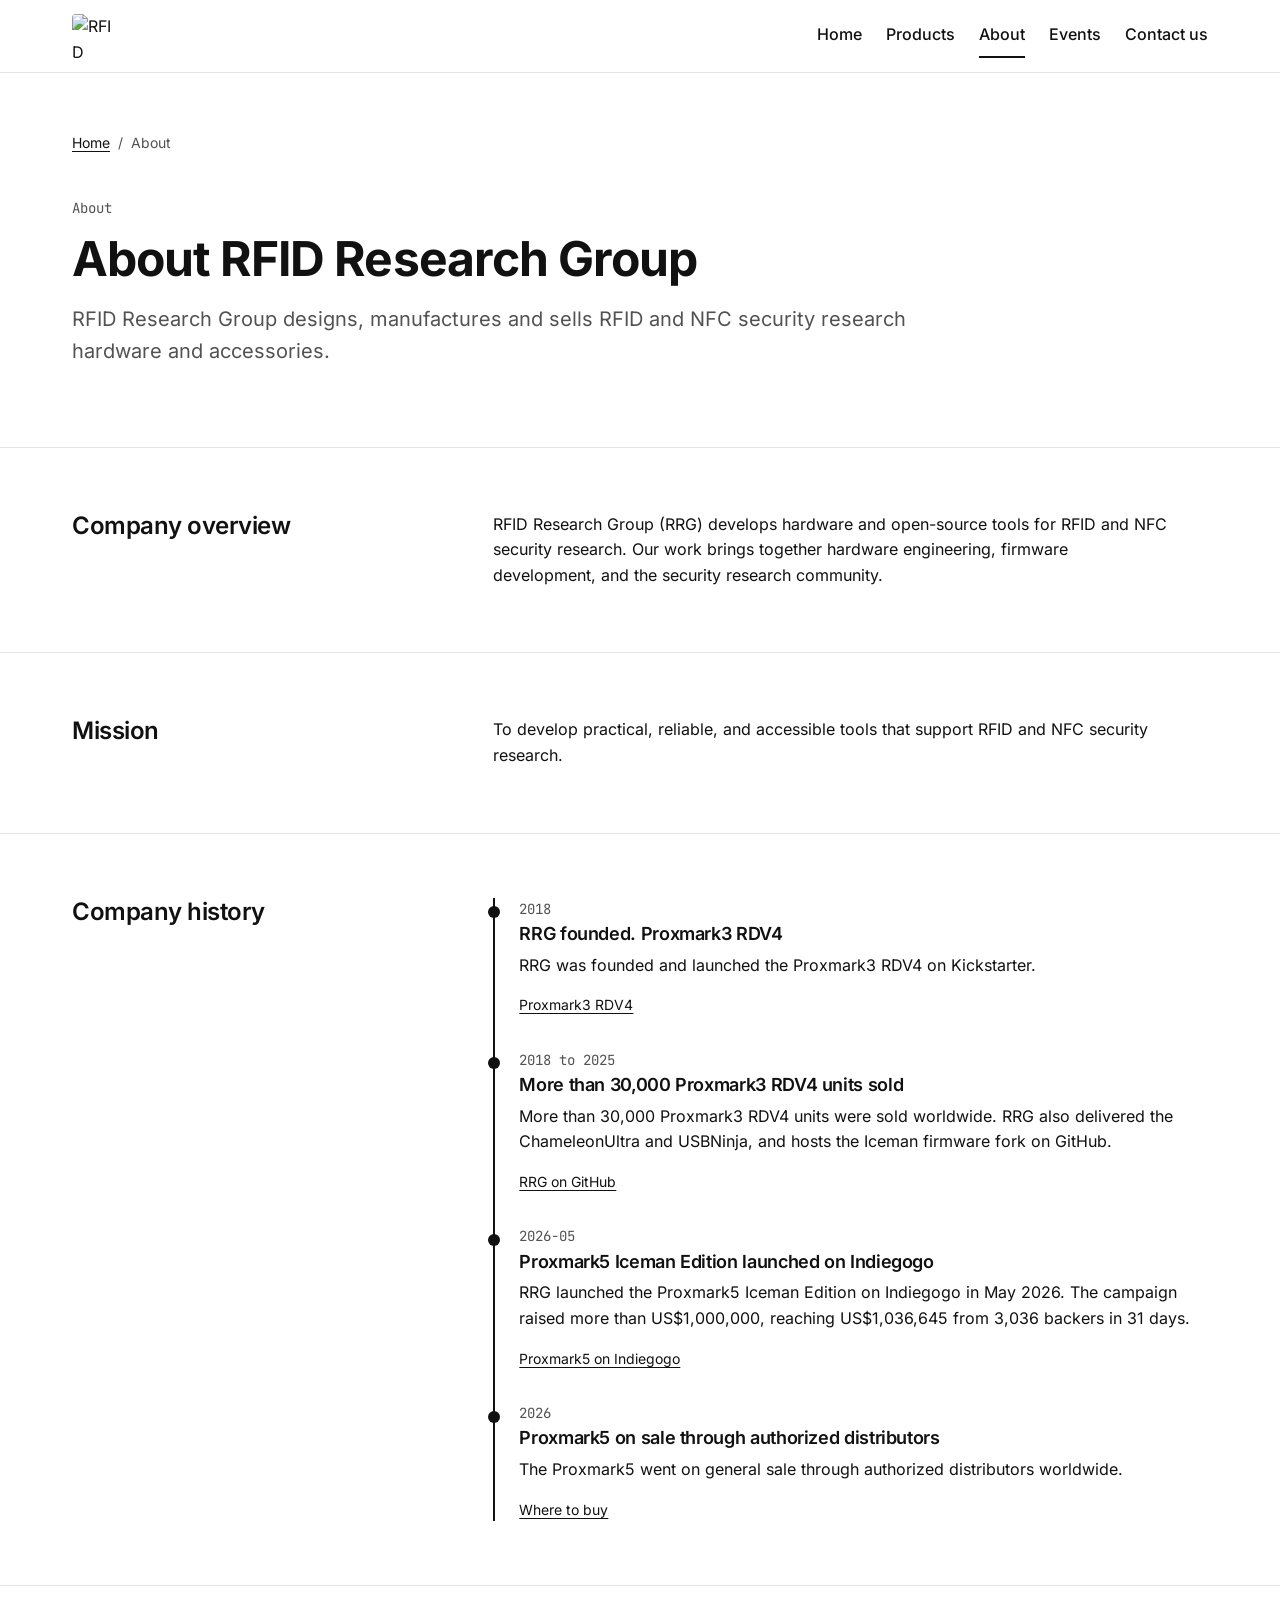
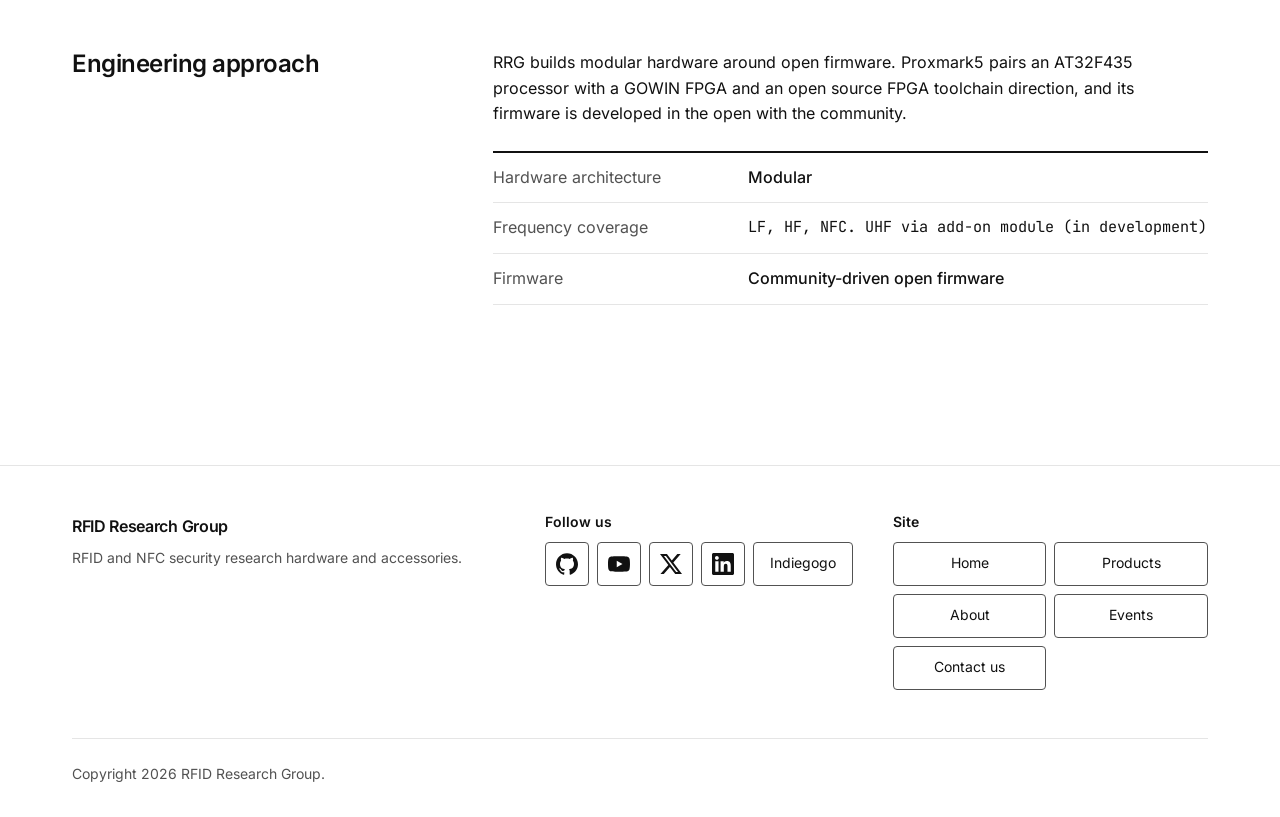
==== commit 15000e87: "Add files via upload" ====
--- a/rrg-website-ready-to-upload/about/index.html
+++ b/rrg-website-ready-to-upload/about/index.html
@@ -1,4 +1,5 @@
-<!DOCTYPE html><html lang="en" data-astro-cid-z4jru4n3><head><meta charset="utf-8"><meta name="viewport" content="width=device-width, initial-scale=1"><link rel="icon" href="/favicon.svg" type="image/svg+xml"><title>About | RFID Research Group</title><meta name="description" content="About RFID Research Group (RRG): company overview, mission, history and engineering approach."><link rel="canonical" href="https://rfidresearchgroup.com/about/"><meta name="robots" content="noindex, nofollow"><meta property="og:type" content="website"><meta property="og:site_name" content="RFID Research Group"><meta property="og:title" content="About | RFID Research Group"><meta property="og:description" content="About RFID Research Group (RRG): company overview, mission, history and engineering approach."><meta property="og:url" content="https://rfidresearchgroup.com/about/"><meta name="twitter:card" content="summary"><link rel="stylesheet" href="/_astro/BaseLayout.CLcps3ia.css"><style>ol[data-astro-cid-vx4iavld]{gap:var(--space-1) 0;font-size:var(--text-small);flex-wrap:wrap;list-style:none;display:flex}li[data-astro-cid-vx4iavld]{align-items:center;display:inline-flex}li[data-astro-cid-vx4iavld]+li[data-astro-cid-vx4iavld]:before{content:"/";margin-inline:var(--space-2);color:var(--text-secondary)}a[data-astro-cid-vx4iavld]{padding-block:var(--space-1);display:inline-block}[data-astro-cid-vx4iavld][aria-current=page]{color:var(--text-secondary)}.page-header__stage[data-astro-cid-b2i3gsw2]{aspect-ratio:4/3;border-radius:var(--radius);background:radial-gradient(120% 90% at 28% 18%,#fbfbfb 0%,#eee 55%,#e3e3e3 100%);position:relative;overflow:hidden}@media (width>=768px){.page-header__stage[data-astro-cid-b2i3gsw2]{aspect-ratio:1}}.page-header__stage[data-astro-cid-b2i3gsw2]:before{content:attr(data-glyph);letter-spacing:-.05em;color:#0000000f;pointer-events:none;user-select:none;font-size:clamp(14rem,36vw,32rem);font-weight:800;line-height:.8;position:absolute;bottom:-14%;right:-2%}.page-header__stage[data-astro-cid-b2i3gsw2] img[data-astro-cid-b2i3gsw2]{filter:drop-shadow(0 26px 26px #00000042)drop-shadow(0 4px 6px #00000029);width:auto;max-width:78%;height:84%;position:absolute;top:50%;left:50%;transform:translate(-50%,-50%)}.page-header__link[data-astro-cid-b2i3gsw2]{margin:var(--space-4) 0 0;font-weight:600}.page-header[data-astro-cid-b2i3gsw2]{padding-block:var(--space-8) var(--space-12)}@media (width>=768px){.page-header[data-astro-cid-b2i3gsw2]{padding-block:var(--space-12) var(--space-16)}}.page-header__grid[data-astro-cid-b2i3gsw2]{gap:var(--space-8);margin-top:var(--space-8);display:grid}@media (width>=1024px){.page-header__grid--image[data-astro-cid-b2i3gsw2]{grid-template-columns:minmax(0,1.1fr) minmax(0,1fr);align-items:center}}.page-header__heading[data-astro-cid-b2i3gsw2]{max-width:20ch;font-size:var(--text-h1);font-weight:var(--weight-display)}@media (width>=768px){.page-header__heading[data-astro-cid-b2i3gsw2]{font-size:var(--text-display)}}.page-header__lead[data-astro-cid-b2i3gsw2]{color:var(--text-secondary);font-size:1.125rem}@media (width>=768px){.page-header__lead[data-astro-cid-b2i3gsw2]{font-size:1.25rem}}.page-header__image[data-astro-cid-b2i3gsw2]{border:1px solid var(--border);border-radius:var(--radius);width:100%}.content-section[data-astro-cid-tj67mjny]{padding-block:var(--space-12);border-top:1px solid var(--border)}@media (width>=768px){.content-section[data-astro-cid-tj67mjny]{padding-block:var(--space-16)}}.content-section__grid[data-astro-cid-tj67mjny]{gap:var(--space-4) var(--space-16);display:grid}@media (width>=1024px){.content-section__grid[data-astro-cid-tj67mjny]{grid-template-columns:minmax(0,1fr) minmax(0,2fr)}.content-section__grid--wide[data-astro-cid-tj67mjny]{grid-template-columns:minmax(0,1fr)}}.content-section__body[data-astro-cid-tj67mjny]>:last-child{margin-bottom:0}.content-section__body[data-astro-cid-tj67mjny]>*+.slot-block,.content-section__body[data-astro-cid-tj67mjny]>p+:not(p){margin-top:var(--space-6)}.content-section__link[data-astro-cid-tj67mjny]{margin-top:var(--space-6);font-weight:600}.content-section__link[data-astro-cid-tj67mjny] a[data-astro-cid-tj67mjny]{padding-block:var(--space-2);display:inline-block}
+<!DOCTYPE html><html lang="en" data-astro-cid-z4jru4n3><head><meta charset="utf-8"><meta name="viewport" content="width=device-width, initial-scale=1"><link rel="icon" href="/favicon.svg" type="image/svg+xml"><title>About RFID Research Group (RRG) | RFID Security Research</title><meta name="description" content="About RFID Research Group (RRG), which designs and manufactures RFID and NFC security research hardware. Company overview, history and engineering approach."><link rel="canonical" href="https://rfidresearchgroup.com/about/"><meta name="robots" content="noindex, nofollow"><meta property="og:type" content="website"><meta property="og:site_name" content="RFID Research Group"><meta property="og:title" content="About RFID Research Group (RRG) | RFID Security Research"><meta property="og:description" content="About RFID Research Group (RRG), which designs and manufactures RFID and NFC security research hardware. Company overview, history and engineering approach."><meta property="og:url" content="https://rfidresearchgroup.com/about/"><meta name="twitter:card" content="summary"><link rel="stylesheet" href="/_astro/BaseLayout.DgYOxJe4.css"><style>ol[data-astro-cid-vx4iavld]{gap:var(--space-1) 0;font-size:var(--text-small);flex-wrap:wrap;list-style:none;display:flex}li[data-astro-cid-vx4iavld]{align-items:center;display:inline-flex}li[data-astro-cid-vx4iavld]+li[data-astro-cid-vx4iavld]:before{content:"/";margin-inline:var(--space-2);color:var(--text-secondary)}a[data-astro-cid-vx4iavld]{align-items:center;min-height:44px;display:inline-flex}[data-astro-cid-vx4iavld][aria-current=page]{color:var(--text-secondary)}.page-header__stage[data-astro-cid-b2i3gsw2]{aspect-ratio:4/3;border-radius:var(--radius);background:radial-gradient(120% 90% at 28% 18%,#fbfbfb 0%,#eee 55%,#e3e3e3 100%);position:relative;overflow:hidden}@media (width>=768px){.page-header__stage[data-astro-cid-b2i3gsw2]{aspect-ratio:1}}.page-header__stage[data-astro-cid-b2i3gsw2]:before{content:attr(data-glyph);letter-spacing:-.05em;color:#0000000f;pointer-events:none;user-select:none;font-size:clamp(14rem,36vw,32rem);font-weight:800;line-height:.8;position:absolute;bottom:-14%;right:-2%}.page-header__stage[data-astro-cid-b2i3gsw2] img[data-astro-cid-b2i3gsw2]{filter:drop-shadow(0 26px 26px #00000042)drop-shadow(0 4px 6px #00000029);width:auto;max-width:78%;height:84%;position:absolute;top:50%;left:50%;transform:translate(-50%,-50%)}.page-header__link[data-astro-cid-b2i3gsw2]{margin:var(--space-4) 0 0;font-weight:600}.page-header[data-astro-cid-b2i3gsw2]{padding-block:var(--space-8) var(--space-12)}@media (width>=768px){.page-header[data-astro-cid-b2i3gsw2]{padding-block:var(--space-12) var(--space-16)}}.page-header__grid[data-astro-cid-b2i3gsw2]{gap:var(--space-8);margin-top:var(--space-8);display:grid}@media (width>=1024px){.page-header__grid--image[data-astro-cid-b2i3gsw2]{grid-template-columns:minmax(0,1.1fr) minmax(0,1fr);align-items:center}}.page-header__heading[data-astro-cid-b2i3gsw2]{max-width:20ch;font-size:var(--text-h1);font-weight:var(--weight-display)}@media (width>=768px){.page-header__heading[data-astro-cid-b2i3gsw2]{font-size:var(--text-display)}}.page-header__lead[data-astro-cid-b2i3gsw2]{color:var(--text-secondary);font-size:1.125rem}@media (width>=768px){.page-header__lead[data-astro-cid-b2i3gsw2]{font-size:1.25rem}}.page-header__image[data-astro-cid-b2i3gsw2]{border:1px solid var(--border);border-radius:var(--radius);width:100%}
+.content-section[data-astro-cid-tj67mjny]{padding-block:var(--space-12);border-top:1px solid var(--border)}@media (width>=768px){.content-section[data-astro-cid-tj67mjny]{padding-block:var(--space-16)}}.content-section__grid[data-astro-cid-tj67mjny]{gap:var(--space-4) var(--space-16);display:grid}@media (width>=1024px){.content-section__grid[data-astro-cid-tj67mjny]{grid-template-columns:minmax(0,1fr) minmax(0,2fr)}.content-section__grid--wide[data-astro-cid-tj67mjny]{grid-template-columns:minmax(0,1fr)}}.content-section__body[data-astro-cid-tj67mjny]>:last-child{margin-bottom:0}.content-section__body[data-astro-cid-tj67mjny]>*+.slot-block,.content-section__body[data-astro-cid-tj67mjny]>p+:not(p){margin-top:var(--space-6)}.content-section__link[data-astro-cid-tj67mjny]{margin-top:var(--space-6);font-weight:600}.content-section__link[data-astro-cid-tj67mjny] a[data-astro-cid-tj67mjny]{padding-block:var(--space-2);display:inline-block}
 .fact-list[data-astro-cid-pdne5ib7]{border-top:2px solid var(--text)}.fact-list__row[data-astro-cid-pdne5ib7]{gap:var(--space-1);padding-block:var(--space-3);border-bottom:1px solid var(--border);display:grid}@media (width>=768px){.fact-list__row[data-astro-cid-pdne5ib7]{gap:var(--space-6);grid-template-columns:minmax(0,1fr) minmax(0,2fr)}}dt[data-astro-cid-pdne5ib7]{color:var(--text-secondary)}dd[data-astro-cid-pdne5ib7]{margin:0;font-weight:500}dd[data-astro-cid-pdne5ib7].mono{font-weight:400}
-.timeline[data-astro-cid-vxojsnxz]{border-left:2px solid var(--text);list-style:none}.timeline__entry[data-astro-cid-vxojsnxz]{padding:0 0 var(--space-8) var(--space-6);position:relative}.timeline__entry[data-astro-cid-vxojsnxz]:last-child{padding-bottom:0}.timeline__entry[data-astro-cid-vxojsnxz]:before{content:"";background:var(--text);border-radius:50%;width:12px;height:12px;position:absolute;top:.55em;left:-7px}.timeline__date[data-astro-cid-vxojsnxz]{margin-bottom:var(--space-1);font-size:var(--text-small);color:var(--text-secondary)}h3[data-astro-cid-vxojsnxz]{margin-bottom:var(--space-2)}img[data-astro-cid-vxojsnxz]{margin-block:var(--space-4);border:1px solid var(--border);border-radius:var(--radius)}.timeline__source[data-astro-cid-vxojsnxz]{font-size:var(--text-small);margin:0}.team-grid[data-astro-cid-st7mclbm]{gap:var(--space-8);grid-template-columns:minmax(0,1fr);list-style:none;display:grid}@media (width>=768px){.team-grid[data-astro-cid-st7mclbm]{grid-template-columns:repeat(2,minmax(0,1fr))}}.team-member[data-astro-cid-st7mclbm]{padding-top:var(--space-4);border-top:1px solid var(--text-secondary)}img[data-astro-cid-st7mclbm]{aspect-ratio:1;object-fit:cover;width:100%;max-width:240px;margin-bottom:var(--space-4);border-radius:var(--radius)}h3[data-astro-cid-st7mclbm]{margin-bottom:var(--space-1)}.team-member__role[data-astro-cid-st7mclbm]{margin-bottom:var(--space-2);color:var(--text-secondary)}.event-years[data-astro-cid-xtfqjbst]{gap:var(--space-12);display:grid}@media (width>=768px){.event-year[data-astro-cid-xtfqjbst]{gap:var(--space-8);grid-template-columns:10rem minmax(0,1fr);align-items:start;display:grid}}.event-year__title[data-astro-cid-xtfqjbst]{align-items:baseline;gap:var(--space-3);margin:0 0 var(--space-4);letter-spacing:-.03em;font-size:clamp(2rem,4vw,3rem);font-weight:800;line-height:1;display:flex}@media (width>=768px){.event-year__title[data-astro-cid-xtfqjbst]{top:var(--space-6);gap:var(--space-2);flex-direction:column;margin:0;position:sticky}}.event-year__count[data-astro-cid-xtfqjbst]{font-size:var(--text-small);letter-spacing:0;color:var(--text-secondary);font-weight:400}.event-year__count[data-astro-cid-xtfqjbst]:after{content:" events"}.event-list[data-astro-cid-xtfqjbst]{border-top:2px solid var(--text);list-style:none}.event-row[data-astro-cid-xtfqjbst]{gap:var(--space-1) var(--space-6);padding-block:var(--space-4);border-bottom:1px solid var(--border);display:grid}@media (width>=768px){.event-row[data-astro-cid-xtfqjbst]{grid-template-columns:minmax(0,1fr) auto;align-items:baseline}}.event-row[data-astro-cid-xtfqjbst] p[data-astro-cid-xtfqjbst]{max-width:none;margin:0}.event-row__name[data-astro-cid-xtfqjbst]{letter-spacing:var(--tracking-heading);font-size:1.125rem;font-weight:600}.event-row__session[data-astro-cid-xtfqjbst],.event-row__text[data-astro-cid-xtfqjbst]{margin-top:var(--space-1);color:var(--text-secondary)}.event-row__session[data-astro-cid-xtfqjbst]{font-style:italic}.event-row__meta[data-astro-cid-xtfqjbst]{align-items:baseline;gap:var(--space-1) var(--space-3);color:var(--text-secondary);font-size:var(--text-small);flex-wrap:wrap;display:flex}@media (width>=768px){.event-row__meta[data-astro-cid-xtfqjbst]{text-align:right;justify-content:flex-end}}.event-row__kind[data-astro-cid-xtfqjbst]{padding:0 var(--space-2);border:1px solid var(--text);border-radius:var(--radius);color:var(--text)}.event-row__photos[data-astro-cid-xtfqjbst]{gap:var(--space-3);margin-top:var(--space-3);grid-column:1/-1;grid-template-columns:repeat(auto-fill,minmax(12rem,1fr));list-style:none;display:grid}.event-row__photos[data-astro-cid-xtfqjbst] figure[data-astro-cid-xtfqjbst]{margin:0}.event-row__photos[data-astro-cid-xtfqjbst] img[data-astro-cid-xtfqjbst]{border-radius:var(--radius);width:100%;height:auto}.event-row__photos[data-astro-cid-xtfqjbst] figcaption[data-astro-cid-xtfqjbst]{margin-top:var(--space-1);font-size:var(--text-small);color:var(--text-secondary)}
-</style></head><body data-astro-cid-z4jru4n3><a class="skip-link" href="#main" data-astro-cid-z4jru4n3>Skip to main content</a><header class="site-header" data-astro-cid-fzpbxy5g><div class="container site-header__inner" data-astro-cid-fzpbxy5g><a class="brand" href="/" data-astro-cid-fzpbxy5g><img class="brand__logo" src="/images/brand/rrg-crown-logo.png" alt="RFID Research Group home" width="64" height="68" decoding="async" data-astro-cid-fzpbxy5g></a><nav class="primary-nav" aria-label="Primary" data-astro-cid-ild27cng><ul data-astro-cid-ild27cng><li data-astro-cid-ild27cng><a href="/" data-astro-cid-ild27cng>Home</a></li><li data-astro-cid-ild27cng><a href="/products/" data-astro-cid-ild27cng>Products</a></li><li data-astro-cid-ild27cng><a href="/about/" aria-current="page" data-astro-cid-ild27cng>About</a></li><li data-astro-cid-ild27cng><a href="/about/#events" data-astro-cid-ild27cng>Events</a></li><li data-astro-cid-ild27cng><a href="/contact/" data-astro-cid-ild27cng>Contact us</a></li></ul></nav><div class="mobile-nav" data-mobile-nav data-astro-cid-e4rjqvxj><button class="mobile-nav__toggle" type="button" aria-expanded="false" aria-controls="mobile-nav-panel" data-mobile-nav-toggle data-astro-cid-e4rjqvxj><svg class="mobile-nav__icon" viewBox="0 0 24 24" width="20" height="20" aria-hidden="true" focusable="false" data-astro-cid-e4rjqvxj><path d="M3 6h18M3 12h18M3 18h18" stroke="currentColor" stroke-width="2" stroke-linecap="round" fill="none" data-astro-cid-e4rjqvxj></path></svg><span data-astro-cid-e4rjqvxj>Menu</span></button><nav class="mobile-nav__panel" id="mobile-nav-panel" aria-label="Primary" data-mobile-nav-panel data-astro-cid-e4rjqvxj><ul data-astro-cid-e4rjqvxj><li data-astro-cid-e4rjqvxj><a href="/" data-astro-cid-e4rjqvxj>Home</a></li><li data-astro-cid-e4rjqvxj><a href="/products/" data-astro-cid-e4rjqvxj>Products</a></li><li data-astro-cid-e4rjqvxj><a href="/about/" aria-current="page" data-astro-cid-e4rjqvxj>About</a></li><li data-astro-cid-e4rjqvxj><a href="/about/#events" data-astro-cid-e4rjqvxj>Events</a></li><li data-astro-cid-e4rjqvxj><a href="/contact/" data-astro-cid-e4rjqvxj>Contact us</a></li></ul></nav></div><script type="module">var e=document.querySelector(`[data-mobile-nav]`),t=e?.querySelector(`[data-mobile-nav-toggle]`),n=e?.querySelector(`[data-mobile-nav-panel]`);if(e&&t&&n){e.classList.add(`is-enhanced`),n.hidden=!0;let r=e=>{t.setAttribute(`aria-expanded`,String(e)),n.hidden=!e};t.addEventListener(`click`,()=>{r(t.getAttribute(`aria-expanded`)!==`true`)}),e.addEventListener(`keydown`,e=>{e.key===`Escape`&&t.getAttribute(`aria-expanded`)===`true`&&(r(!1),t.focus())}),window.matchMedia(`(min-width: 900px)`).addEventListener(`change`,e=>{e.matches&&r(!1)})}</script></div></header><main id="main" tabindex="-1" data-astro-cid-z4jru4n3><div class="page-header" data-astro-cid-b2i3gsw2><div class="container" data-astro-cid-b2i3gsw2><nav class="breadcrumbs" aria-label="Breadcrumb" data-astro-cid-vx4iavld><ol data-astro-cid-vx4iavld><li data-astro-cid-vx4iavld><a href="/" data-astro-cid-vx4iavld>Home</a></li><li data-astro-cid-vx4iavld><span aria-current="page" data-astro-cid-vx4iavld>About</span></li></ol></nav><div class="page-header__grid" data-astro-cid-b2i3gsw2><div data-astro-cid-b2i3gsw2><p class="eyebrow" data-astro-cid-b2i3gsw2>About</p><h1 class="page-header__heading" data-astro-cid-b2i3gsw2>About RFID Research Group</h1><p class="page-header__lead" data-astro-cid-b2i3gsw2>RFID Research Group designs, manufactures and sells RFID and NFC security research hardware and accessories.</p></div></div></div></div><section class="content-section" id="overview" aria-labelledby="overview-heading" data-astro-cid-tj67mjny><div class="container content-section__grid" data-astro-cid-tj67mjny><div class="content-section__header" data-astro-cid-tj67mjny><h2 id="overview-heading" data-astro-cid-tj67mjny>Company overview</h2></div><div class="content-section__body" data-astro-cid-tj67mjny><p data-astro-cid-tj67mjny>RFID Research Group (RRG) designs, manufactures and sells RFID and NFC security research hardware and accessories. RRG was founded in 2018. Its hardware includes the Proxmark3 RDV4, of which more than 30,000 units have been sold, and the Proxmark5 Iceman Edition.</p><p data-astro-cid-tj67mjny><mark class="todo">[TODO: confirm which headquarters location and legal entity name to publish. Public sources disagree: LinkedIn and Indiegogo point to Hong Kong, the GitHub organization page says Singapore.]</mark></p><p data-astro-cid-tj67mjny>RRG also delivered the ChameleonUltra and USBNinja, and publishes open source firmware and tools on GitHub, including the Iceman fork of the Proxmark3 firmware and the ChameleonUltra firmware.</p></div></div></section><section class="content-section" id="mission" aria-labelledby="mission-heading" data-astro-cid-tj67mjny><div class="container content-section__grid" data-astro-cid-tj67mjny><div class="content-section__header" data-astro-cid-tj67mjny><h2 id="mission-heading" data-astro-cid-tj67mjny>Mission</h2></div><div class="content-section__body" data-astro-cid-tj67mjny><p data-astro-cid-tj67mjny>To provide security professionals and researchers with the most advanced, reliable and innovative tools for understanding and improving RFID and NFC security systems.</p><p data-astro-cid-tj67mjny><mark class="todo">[TODO: owner sign-off on this mission statement. It is taken from the RRG LinkedIn company page.]</mark></p></div></div></section><section class="content-section" id="history" aria-labelledby="history-heading" data-astro-cid-tj67mjny><div class="container content-section__grid" data-astro-cid-tj67mjny><div class="content-section__header" data-astro-cid-tj67mjny><h2 id="history-heading" data-astro-cid-tj67mjny>Company history</h2></div><div class="content-section__body" data-astro-cid-tj67mjny><ol class="timeline" data-astro-cid-vxojsnxz><li class="timeline__entry" data-astro-cid-vxojsnxz><p class="timeline__date mono" data-astro-cid-vxojsnxz><time datetime="2018" data-astro-cid-vxojsnxz>2018</time></p><div class="timeline__content" data-astro-cid-vxojsnxz><h3 data-astro-cid-vxojsnxz>RRG founded. Proxmark3 RDV4</h3><p data-astro-cid-vxojsnxz>RRG was founded and launched the Proxmark3 RDV4 on Kickstarter.</p><p class="timeline__source" data-astro-cid-vxojsnxz><a href="https://proxmark.com/proxmark-3-hardware/proxmark-3-rdv4/" rel="noopener" data-astro-cid-vxojsnxz>Proxmark3 RDV4</a></p></div></li><li class="timeline__entry" data-astro-cid-vxojsnxz><p class="timeline__date mono" data-astro-cid-vxojsnxz><time datetime="2018 to 2025" data-astro-cid-vxojsnxz>2018 to 2025</time></p><div class="timeline__content" data-astro-cid-vxojsnxz><h3 data-astro-cid-vxojsnxz>More than 30,000 Proxmark3 RDV4 units sold</h3><p data-astro-cid-vxojsnxz>More than 30,000 Proxmark3 RDV4 units were sold worldwide. RRG also delivered the ChameleonUltra and USBNinja, and hosts the Iceman firmware fork on GitHub.</p><p class="timeline__source" data-astro-cid-vxojsnxz><a href="https://github.com/RfidResearchGroup" rel="noopener" data-astro-cid-vxojsnxz>RRG on GitHub</a></p></div></li><li class="timeline__entry" data-astro-cid-vxojsnxz><p class="timeline__date mono" data-astro-cid-vxojsnxz><time datetime="2026-05" data-astro-cid-vxojsnxz>2026-05</time></p><div class="timeline__content" data-astro-cid-vxojsnxz><h3 data-astro-cid-vxojsnxz>Proxmark5 Iceman Edition launched on Indiegogo</h3><p data-astro-cid-vxojsnxz>RRG launched the Proxmark5 Iceman Edition on Indiegogo in May 2026. The campaign raised more than US$1,000,000, reaching US$1,036,645 from 3,036 backers in 31 days.</p><p class="timeline__source" data-astro-cid-vxojsnxz><a href="https://www.indiegogo.com/en/projects/rfidresearchgroup/proxmark5" rel="noopener" data-astro-cid-vxojsnxz>Proxmark5 on Indiegogo</a></p></div></li><li class="timeline__entry" data-astro-cid-vxojsnxz><p class="timeline__date mono" data-astro-cid-vxojsnxz><time datetime="2026" data-astro-cid-vxojsnxz>2026</time></p><div class="timeline__content" data-astro-cid-vxojsnxz><h3 data-astro-cid-vxojsnxz>Proxmark5 on sale through authorized distributors</h3><p data-astro-cid-vxojsnxz>The Proxmark5 went on general sale through authorized distributors worldwide.</p><p class="timeline__source" data-astro-cid-vxojsnxz><a href="/products/#retail" rel="noopener" data-astro-cid-vxojsnxz>Where to buy</a></p></div></li></ol></div></div></section><section class="content-section" id="engineering" aria-labelledby="engineering-heading" data-astro-cid-tj67mjny><div class="container content-section__grid" data-astro-cid-tj67mjny><div class="content-section__header" data-astro-cid-tj67mjny><h2 id="engineering-heading" data-astro-cid-tj67mjny>Engineering approach</h2></div><div class="content-section__body" data-astro-cid-tj67mjny><p data-astro-cid-tj67mjny>RRG builds modular hardware around open firmware. Proxmark5 pairs an AT32F435 processor with a GOWIN FPGA and an open source FPGA toolchain direction, and its firmware is developed in the open with the community.</p><dl class="fact-list" data-astro-cid-pdne5ib7><div class="fact-list__row" data-astro-cid-pdne5ib7><dt data-astro-cid-pdne5ib7>Hardware architecture</dt><dd data-astro-cid-pdne5ib7>Modular</dd></div><div class="fact-list__row" data-astro-cid-pdne5ib7><dt data-astro-cid-pdne5ib7>Frequency coverage</dt><dd class="mono" data-astro-cid-pdne5ib7>LF, HF, NFC. UHF via add-on module (in development)</dd></div><div class="fact-list__row" data-astro-cid-pdne5ib7><dt data-astro-cid-pdne5ib7>Firmware</dt><dd data-astro-cid-pdne5ib7>Community-driven open firmware</dd></div></dl></div></div></section><section class="content-section" id="team" aria-labelledby="team-heading" data-astro-cid-tj67mjny><div class="container content-section__grid" data-astro-cid-tj67mjny><div class="content-section__header" data-astro-cid-tj67mjny><h2 id="team-heading" data-astro-cid-tj67mjny>Team</h2></div><div class="content-section__body" data-astro-cid-tj67mjny><p data-astro-cid-tj67mjny><mark class="todo">[TODO: confirm team members, roles, biographies and photographs. Names listed publicly on the Indiegogo campaign: Christian Hermann (iceman, co-founder), Dennis Goh (co-founder), DXL, Kombi, Ambrose, ForestWeave. The campaign lists ForestWeave twice and omits Kevin 0xFFFF Barker, who is named as a co-founder elsewhere. Reconcile, then get consent, bios and photos before publishing.]</mark></p></div></div></section><section class="content-section" id="events" aria-labelledby="events-heading" data-astro-cid-tj67mjny><div class="container content-section__grid content-section__grid--wide" data-astro-cid-tj67mjny><div class="content-section__header" data-astro-cid-tj67mjny><h2 id="events-heading" data-astro-cid-tj67mjny>Events and exhibitions</h2></div><div class="content-section__body" data-astro-cid-tj67mjny><p data-astro-cid-tj67mjny>Security conferences where RRG has presented, exhibited or taken part, newest first.</p><div class="event-years" data-astro-cid-xtfqjbst><section class="event-year" aria-labelledby="events-2024" data-astro-cid-xtfqjbst><h3 class="event-year__title" id="events-2024" data-astro-cid-xtfqjbst><span data-astro-cid-xtfqjbst>2024</span><span class="event-year__count mono" data-astro-cid-xtfqjbst>4</span></h3><ul class="event-list" data-astro-cid-xtfqjbst><li class="event-row" data-astro-cid-xtfqjbst><div class="event-row__main" data-astro-cid-xtfqjbst><p class="event-row__name" data-astro-cid-xtfqjbst>Black Hat Middle East &amp; Africa 2024</p></div><p class="event-row__meta" data-astro-cid-xtfqjbst><span class="event-row__place" data-astro-cid-xtfqjbst>Riyadh</span></p></li><li class="event-row" data-astro-cid-xtfqjbst><div class="event-row__main" data-astro-cid-xtfqjbst><p class="event-row__name" data-astro-cid-xtfqjbst>OffByOne 2024</p></div><p class="event-row__meta" data-astro-cid-xtfqjbst><span class="event-row__place" data-astro-cid-xtfqjbst>Singapore</span></p></li><li class="event-row" data-astro-cid-xtfqjbst><div class="event-row__main" data-astro-cid-xtfqjbst><p class="event-row__name" data-astro-cid-xtfqjbst>SAINTCON 2024</p></div><p class="event-row__meta" data-astro-cid-xtfqjbst><span class="event-row__place" data-astro-cid-xtfqjbst>United States</span></p><ul class="event-row__photos" data-astro-cid-xtfqjbst><li data-astro-cid-xtfqjbst><figure data-astro-cid-xtfqjbst><img src="/images/events/saintcon-2024.webp" alt="A hooded figure wearing a face mask inside a shield, in black, red, dark green and tan" width="1200" height="750" loading="lazy" decoding="async" data-astro-cid-xtfqjbst></figure></li></ul></li><li class="event-row" data-astro-cid-xtfqjbst><div class="event-row__main" data-astro-cid-xtfqjbst><p class="event-row__name" data-astro-cid-xtfqjbst>VXCon 2024</p></div><p class="event-row__meta" data-astro-cid-xtfqjbst><span class="event-row__place" data-astro-cid-xtfqjbst>Hong Kong</span></p></li></ul></section><section class="event-year" aria-labelledby="events-2023" data-astro-cid-xtfqjbst><h3 class="event-year__title" id="events-2023" data-astro-cid-xtfqjbst><span data-astro-cid-xtfqjbst>2023</span><span class="event-year__count mono" data-astro-cid-xtfqjbst>3</span></h3><ul class="event-list" data-astro-cid-xtfqjbst><li class="event-row" data-astro-cid-xtfqjbst><div class="event-row__main" data-astro-cid-xtfqjbst><p class="event-row__name" data-astro-cid-xtfqjbst>Black Hat Asia 2023</p></div><p class="event-row__meta" data-astro-cid-xtfqjbst><span class="event-row__place" data-astro-cid-xtfqjbst>Singapore</span></p></li><li class="event-row" data-astro-cid-xtfqjbst><div class="event-row__main" data-astro-cid-xtfqjbst><p class="event-row__name" data-astro-cid-xtfqjbst>Black Hat Asia 2023 Middle East &amp; Africa</p></div><p class="event-row__meta" data-astro-cid-xtfqjbst></p></li><li class="event-row" data-astro-cid-xtfqjbst><div class="event-row__main" data-astro-cid-xtfqjbst><p class="event-row__name" data-astro-cid-xtfqjbst>Hack in the Box 2023</p></div><p class="event-row__meta" data-astro-cid-xtfqjbst><span class="event-row__place" data-astro-cid-xtfqjbst>Amsterdam</span></p></li></ul></section><section class="event-year" aria-labelledby="events-2019" data-astro-cid-xtfqjbst><h3 class="event-year__title" id="events-2019" data-astro-cid-xtfqjbst><span data-astro-cid-xtfqjbst>2019</span><span class="event-year__count mono" data-astro-cid-xtfqjbst>5</span></h3><ul class="event-list" data-astro-cid-xtfqjbst><li class="event-row" data-astro-cid-xtfqjbst><div class="event-row__main" data-astro-cid-xtfqjbst><p class="event-row__name" data-astro-cid-xtfqjbst>DEF CON 2019, Wireless Village</p></div><p class="event-row__meta" data-astro-cid-xtfqjbst><span class="event-row__place" data-astro-cid-xtfqjbst>Las Vegas</span></p></li><li class="event-row" data-astro-cid-xtfqjbst><div class="event-row__main" data-astro-cid-xtfqjbst><p class="event-row__name" data-astro-cid-xtfqjbst>Hack in the Box 2019</p></div><p class="event-row__meta" data-astro-cid-xtfqjbst><span class="event-row__place" data-astro-cid-xtfqjbst>Amsterdam</span></p></li><li class="event-row" data-astro-cid-xtfqjbst><div class="event-row__main" data-astro-cid-xtfqjbst><p class="event-row__name" data-astro-cid-xtfqjbst>Hong Kong Security Class</p></div><p class="event-row__meta" data-astro-cid-xtfqjbst><span class="event-row__kind mono" data-astro-cid-xtfqjbst>Workshop</span><span class="event-row__place" data-astro-cid-xtfqjbst>Hong Kong</span></p></li><li class="event-row" data-astro-cid-xtfqjbst><div class="event-row__main" data-astro-cid-xtfqjbst><p class="event-row__name" data-astro-cid-xtfqjbst>Nullcon 2019</p></div><p class="event-row__meta" data-astro-cid-xtfqjbst><span class="event-row__place" data-astro-cid-xtfqjbst>Goa</span></p></li><li class="event-row" data-astro-cid-xtfqjbst><div class="event-row__main" data-astro-cid-xtfqjbst><p class="event-row__name" data-astro-cid-xtfqjbst>Pass the Salt 2019</p></div><p class="event-row__meta" data-astro-cid-xtfqjbst><span class="event-row__place" data-astro-cid-xtfqjbst>Lille, France</span></p></li></ul></section><section class="event-year" aria-labelledby="events-2018" data-astro-cid-xtfqjbst><h3 class="event-year__title" id="events-2018" data-astro-cid-xtfqjbst><span data-astro-cid-xtfqjbst>2018</span><span class="event-year__count mono" data-astro-cid-xtfqjbst>2</span></h3><ul class="event-list" data-astro-cid-xtfqjbst><li class="event-row" data-astro-cid-xtfqjbst><div class="event-row__main" data-astro-cid-xtfqjbst><p class="event-row__name" data-astro-cid-xtfqjbst>BlackAlps 2018</p><p class="event-row__session" data-astro-cid-xtfqjbst>Unlocking Secrets of the Proxmark3 RDV4.0, by Christian Herrmann and Kevin Barker</p></div><p class="event-row__meta" data-astro-cid-xtfqjbst><span class="event-row__kind mono" data-astro-cid-xtfqjbst>Talk</span></p></li><li class="event-row" data-astro-cid-xtfqjbst><div class="event-row__main" data-astro-cid-xtfqjbst><p class="event-row__name" data-astro-cid-xtfqjbst>HITB 2018</p></div><p class="event-row__meta" data-astro-cid-xtfqjbst><span class="event-row__place" data-astro-cid-xtfqjbst>Singapore</span></p></li></ul></section></div></div></div></section></main><footer class="site-footer" data-astro-cid-nns7i3if><div class="container" data-astro-cid-nns7i3if><div class="site-footer__grid" data-astro-cid-nns7i3if><div class="site-footer__brand" data-astro-cid-nns7i3if><p class="site-footer__name" data-astro-cid-nns7i3if>RFID Research Group</p><p class="site-footer__tagline" data-astro-cid-nns7i3if>RFID and NFC security research hardware and accessories.</p></div><div data-astro-cid-nns7i3if><h2 class="site-footer__heading" data-astro-cid-nns7i3if>Follow us</h2><ul class="site-footer__social" data-astro-cid-nns7i3if><li data-astro-cid-nns7i3if><a class="site-footer__box site-footer__icon" href="https://github.com/rfidresearchgroup" rel="noopener" aria-label="GitHub" title="GitHub" data-astro-cid-nns7i3if><svg viewBox="0 0 24 24" width="22" height="22" aria-hidden="true" focusable="false" data-astro-cid-nns7i3if><path d="M12 .297c-6.63 0-12 5.373-12 12 0 5.303 3.438 9.8 8.205 11.385.6.113.82-.258.82-.577 0-.285-.01-1.04-.015-2.04-3.338.724-4.042-1.61-4.042-1.61C4.422 18.07 3.633 17.7 3.633 17.7c-1.087-.744.084-.729.084-.729 1.205.084 1.838 1.236 1.838 1.236 1.07 1.835 2.809 1.305 3.495.998.108-.776.417-1.305.76-1.605-2.665-.3-5.466-1.332-5.466-5.93 0-1.31.465-2.38 1.235-3.22-.135-.303-.54-1.523.105-3.176 0 0 1.005-.322 3.3 1.23.96-.267 1.98-.399 3-.405 1.02.006 2.04.138 3 .405 2.28-1.552 3.285-1.23 3.285-1.23.645 1.653.24 2.873.12 3.176.765.84 1.23 1.91 1.23 3.22 0 4.61-2.805 5.625-5.475 5.92.42.36.81 1.096.81 2.22 0 1.606-.015 2.896-.015 3.286 0 .315.21.69.825.57C20.565 22.092 24 17.592 24 12.297c0-6.627-5.373-12-12-12" fill="currentColor" data-astro-cid-nns7i3if></path></svg></a></li><li data-astro-cid-nns7i3if><a class="site-footer__box site-footer__icon" href="https://www.youtube.com/@rfidresearchgroup" rel="noopener" aria-label="YouTube" title="YouTube" data-astro-cid-nns7i3if><svg viewBox="0 0 24 24" width="22" height="22" aria-hidden="true" focusable="false" data-astro-cid-nns7i3if><path d="M23.498 6.186a3.016 3.016 0 0 0-2.122-2.136C19.505 3.545 12 3.545 12 3.545s-7.505 0-9.377.505A3.017 3.017 0 0 0 .502 6.186C0 8.07 0 12 0 12s0 3.93.502 5.814a3.016 3.016 0 0 0 2.122 2.136c1.871.505 9.376.505 9.376.505s7.505 0 9.377-.505a3.015 3.015 0 0 0 2.122-2.136C24 15.93 24 12 24 12s0-3.93-.502-5.814zM9.545 15.568V8.432L15.818 12l-6.273 3.568z" fill="currentColor" data-astro-cid-nns7i3if></path></svg></a></li><li data-astro-cid-nns7i3if><a class="site-footer__box site-footer__icon" href="https://x.com/RFIDResearch" rel="noopener" aria-label="X" title="X" data-astro-cid-nns7i3if><svg viewBox="0 0 24 24" width="22" height="22" aria-hidden="true" focusable="false" data-astro-cid-nns7i3if><path d="M18.901 1.153h3.68l-8.04 9.19L24 22.846h-7.406l-5.8-7.584-6.638 7.584H.474l8.6-9.83L0 1.154h7.594l5.243 6.932ZM17.61 20.644h2.039L6.486 3.24H4.298Z" fill="currentColor" data-astro-cid-nns7i3if></path></svg></a></li><li data-astro-cid-nns7i3if><a class="site-footer__box site-footer__icon" href="https://www.linkedin.com/company/rfid-research-group" rel="noopener" aria-label="LinkedIn" title="LinkedIn" data-astro-cid-nns7i3if><svg viewBox="0 0 24 24" width="22" height="22" aria-hidden="true" focusable="false" data-astro-cid-nns7i3if><path d="M20.447 20.452h-3.554v-5.569c0-1.328-.027-3.037-1.852-3.037-1.853 0-2.136 1.445-2.136 2.939v5.667H9.351V9h3.414v1.561h.046c.477-.9 1.637-1.85 3.37-1.85 3.601 0 4.267 2.37 4.267 5.455v6.286zM5.337 7.433c-1.144 0-2.063-.926-2.063-2.065 0-1.138.92-2.063 2.063-2.063 1.14 0 2.064.925 2.064 2.063 0 1.139-.925 2.065-2.064 2.065zm1.782 13.019H3.555V9h3.564v11.452zM22.225 0H1.771C.792 0 0 .774 0 1.729v20.542C0 23.227.792 24 1.771 24h20.451C23.2 24 24 23.227 24 22.271V1.729C24 .774 23.2 0 22.222 0h.003z" fill="currentColor" data-astro-cid-nns7i3if></path></svg></a></li><li data-astro-cid-nns7i3if><span class="site-footer__box site-footer__icon site-footer__pending" title="TikTok: link coming soon" role="img" aria-label="TikTok (link coming soon)" data-astro-cid-nns7i3if><svg viewBox="0 0 24 24" width="22" height="22" aria-hidden="true" focusable="false" data-astro-cid-nns7i3if><path d="M12.525.02c1.31-.02 2.61-.01 3.91-.02.08 1.53.63 3.09 1.75 4.17 1.12 1.11 2.7 1.62 4.24 1.79v4.03c-1.44-.05-2.89-.35-4.2-.97-.57-.26-1.1-.59-1.62-.93-.01 2.92.01 5.84-.02 8.75-.08 1.4-.54 2.79-1.35 3.94-1.31 1.92-3.58 3.17-5.91 3.21-1.43.08-2.86-.31-4.08-1.03-2.02-1.19-3.44-3.37-3.65-5.71-.02-.5-.03-1-.01-1.49.18-1.9 1.12-3.72 2.58-4.96 1.66-1.44 3.98-2.13 6.15-1.72.02 1.48-.04 2.96-.04 4.44-.99-.32-2.15-.23-3.02.37-.63.41-1.11 1.04-1.36 1.75-.21.51-.15 1.07-.14 1.61.24 1.64 1.82 3.02 3.5 2.87 1.12-.01 2.19-.66 2.77-1.61.19-.33.4-.67.41-1.06.1-1.79.06-3.57.07-5.36.01-4.03-.01-8.05.02-12.07z" fill="currentColor" data-astro-cid-nns7i3if></path></svg></span></li><li data-astro-cid-nns7i3if><span class="site-footer__box site-footer__icon site-footer__pending" title="Facebook: link coming soon" role="img" aria-label="Facebook (link coming soon)" data-astro-cid-nns7i3if><svg viewBox="0 0 24 24" width="22" height="22" aria-hidden="true" focusable="false" data-astro-cid-nns7i3if><path d="M9.101 23.691v-7.98H6.627v-3.667h2.474v-1.58c0-4.085 1.848-5.978 5.858-5.978.401 0 .955.042 1.468.103a8.68 8.68 0 0 1 1.141.195v3.325a8.623 8.623 0 0 0-.653-.036 26.805 26.805 0 0 0-.733-.009c-.707 0-1.259.096-1.675.309a1.686 1.686 0 0 0-.679.622c-.258.42-.374.995-.374 1.752v1.297h3.919l-.386 2.103-.287 1.564h-3.246v8.245C19.396 23.238 24 18.179 24 12.044c0-6.627-5.373-12-12-12s-12 5.373-12 12c0 5.628 3.874 10.35 9.101 11.647Z" fill="currentColor" data-astro-cid-nns7i3if></path></svg></span></li><li data-astro-cid-nns7i3if><span class="site-footer__box site-footer__icon site-footer__pending" title="Instagram: link coming soon" role="img" aria-label="Instagram (link coming soon)" data-astro-cid-nns7i3if><svg viewBox="0 0 24 24" width="22" height="22" aria-hidden="true" focusable="false" data-astro-cid-nns7i3if><path d="M7.0301.084c-1.2768.0602-2.1487.264-2.911.5634-.7888.3075-1.4575.72-2.1228 1.3877-.6652.6677-1.075 1.3368-1.3802 2.127-.2954.7638-.4956 1.6365-.552 2.914-.0564 1.2775-.0689 1.6882-.0626 4.947.0062 3.2586.0206 3.6671.0825 4.9473.061 1.2765.264 2.1482.5635 2.9107.308.7889.72 1.4573 1.388 2.1228.6679.6655 1.3365 1.0743 2.1285 1.38.7632.295 1.6361.4961 2.9134.552 1.2773.056 1.6884.069 4.9462.0627 3.2578-.0062 3.668-.0207 4.9478-.0814 1.28-.0607 2.147-.2652 2.9098-.5633.7889-.3086 1.4578-.72 2.1228-1.3881.665-.6682 1.0745-1.3378 1.3795-2.1284.2957-.7632.4966-1.636.552-2.9124.056-1.2809.0692-1.6898.063-4.948-.0063-3.2583-.021-3.6668-.0817-4.9465-.0607-1.2797-.264-2.1487-.5633-2.9117-.3084-.7889-.72-1.4568-1.3876-2.1228C21.2982 1.33 20.628.9208 19.8378.6165 19.074.321 18.2017.1197 16.9244.0645 15.6471.0093 15.236-.005 11.977.0014 8.718.0076 8.31.0215 7.0301.0839m.1402 21.6932c-1.17-.0509-1.8053-.2453-2.2287-.408-.5606-.216-.96-.4771-1.3819-.895-.422-.4178-.6811-.8186-.9-1.378-.1644-.4234-.3624-1.058-.4171-2.228-.0595-1.2645-.072-1.6442-.079-4.848-.007-3.2037.0053-3.583.0607-4.848.05-1.169.2456-1.805.408-2.2282.216-.5613.4762-.96.895-1.3816.4188-.4217.8184-.6814 1.3783-.9003.423-.1651 1.0575-.3614 2.227-.4171 1.2655-.06 1.6447-.072 4.848-.079 3.2033-.007 3.5835.005 4.8495.0608 1.169.0508 1.8053.2445 2.228.408.5608.216.96.4754 1.3816.895.4217.4194.6816.8176.9005 1.3787.1653.4217.3617 1.056.4169 2.2263.0602 1.2655.0739 1.645.0796 4.848.0058 3.203-.0055 3.5834-.061 4.848-.051 1.17-.245 1.8055-.408 2.2294-.216.5604-.4763.96-.8954 1.3814-.419.4215-.8181.6811-1.3783.9-.4224.1649-1.0577.3617-2.2262.4174-1.2656.0595-1.6448.072-4.8493.079-3.2045.007-3.5825-.006-4.848-.0608M16.953 5.5864A1.44 1.44 0 1 0 18.39 4.144a1.44 1.44 0 0 0-1.437 1.4424M5.8385 12.012c.0067 3.4032 2.7706 6.1557 6.173 6.1493 3.4026-.0065 6.157-2.7701 6.1506-6.1733-.0065-3.4032-2.771-6.1565-6.174-6.1498-3.403.0067-6.156 2.771-6.1496 6.1738M8 12.0077a4 4 0 1 1 4.008 3.9921A3.9996 3.9996 0 0 1 8 12.0077" fill="currentColor" data-astro-cid-nns7i3if></path></svg></span></li><li data-astro-cid-nns7i3if><span class="site-footer__box site-footer__icon site-footer__pending" title="Reddit: link coming soon" role="img" aria-label="Reddit (link coming soon)" data-astro-cid-nns7i3if><svg viewBox="0 0 24 24" width="22" height="22" aria-hidden="true" focusable="false" data-astro-cid-nns7i3if><path d="M12 0C5.373 0 0 5.373 0 12c0 3.314 1.343 6.314 3.515 8.485l-2.286 2.286C.775 23.225 1.097 24 1.738 24H12c6.627 0 12-5.373 12-12S18.627 0 12 0Zm4.388 3.199c1.104 0 1.999.895 1.999 1.999 0 1.105-.895 2-1.999 2-.946 0-1.739-.657-1.947-1.539v.002c-1.147.162-2.032 1.15-2.032 2.341v.007c1.776.067 3.4.567 4.686 1.363.473-.363 1.064-.58 1.707-.58 1.547 0 2.802 1.254 2.802 2.802 0 1.117-.655 2.081-1.601 2.531-.088 3.256-3.637 5.876-7.997 5.876-4.361 0-7.905-2.617-7.998-5.87-.954-.447-1.614-1.415-1.614-2.538 0-1.548 1.255-2.802 2.803-2.802.645 0 1.239.218 1.712.585 1.275-.79 2.881-1.291 4.64-1.365v-.01c0-1.663 1.263-3.034 2.88-3.207.188-.911.993-1.595 1.959-1.595Zm-8.085 8.376c-.784 0-1.459.78-1.506 1.797-.047 1.016.64 1.429 1.426 1.429.786 0 1.371-.369 1.418-1.385.047-1.017-.553-1.841-1.338-1.841Zm7.406 0c-.786 0-1.385.824-1.338 1.841.047 1.017.634 1.385 1.418 1.385.785 0 1.473-.413 1.426-1.429-.046-1.017-.721-1.797-1.506-1.797Zm-3.703 4.013c-.974 0-1.907.048-2.77.135-.147.015-.241.168-.183.305.483 1.154 1.622 1.964 2.953 1.964 1.33 0 2.47-.81 2.953-1.964.057-.137-.037-.29-.184-.305-.863-.087-1.795-.135-2.769-.135Z" fill="currentColor" data-astro-cid-nns7i3if></path></svg></span></li></ul></div><nav aria-labelledby="footer-site-heading" data-astro-cid-nns7i3if><h2 id="footer-site-heading" class="site-footer__heading" data-astro-cid-nns7i3if>Site</h2><ul class="site-footer__nav" data-astro-cid-nns7i3if><li data-astro-cid-nns7i3if><a class="site-footer__box" href="/" data-astro-cid-nns7i3if>Home</a></li><li data-astro-cid-nns7i3if><a class="site-footer__box" href="/products/" data-astro-cid-nns7i3if>Products</a></li><li data-astro-cid-nns7i3if><a class="site-footer__box" href="/about/" data-astro-cid-nns7i3if>About</a></li><li data-astro-cid-nns7i3if><a class="site-footer__box" href="/about/#events" data-astro-cid-nns7i3if>Events</a></li><li data-astro-cid-nns7i3if><a class="site-footer__box" href="/contact/" data-astro-cid-nns7i3if>Contact us</a></li></ul></nav></div><p class="site-footer__copyright" data-astro-cid-nns7i3if>Copyright 2026 RFID Research Group.</p></div></footer></body></html>+.timeline[data-astro-cid-vxojsnxz]{border-left:2px solid var(--text);list-style:none}.timeline__entry[data-astro-cid-vxojsnxz]{padding:0 0 var(--space-8) var(--space-6);position:relative}.timeline__entry[data-astro-cid-vxojsnxz]:last-child{padding-bottom:0}.timeline__entry[data-astro-cid-vxojsnxz]:before{content:"";background:var(--text);border-radius:50%;width:12px;height:12px;position:absolute;top:.55em;left:-7px}.timeline__date[data-astro-cid-vxojsnxz]{margin-bottom:var(--space-1);font-size:var(--text-small);color:var(--text-secondary)}h3[data-astro-cid-vxojsnxz]{margin-bottom:var(--space-2)}img[data-astro-cid-vxojsnxz]{margin-block:var(--space-4);border:1px solid var(--border);border-radius:var(--radius)}.timeline__source[data-astro-cid-vxojsnxz]{font-size:var(--text-small);margin:0}.team-grid[data-astro-cid-st7mclbm]{gap:var(--space-8);grid-template-columns:minmax(0,1fr);list-style:none;display:grid}@media (width>=768px){.team-grid[data-astro-cid-st7mclbm]{grid-template-columns:repeat(2,minmax(0,1fr))}}.team-member[data-astro-cid-st7mclbm]{padding-top:var(--space-4);border-top:1px solid var(--text-secondary)}img[data-astro-cid-st7mclbm]{aspect-ratio:1;object-fit:cover;width:100%;max-width:240px;margin-bottom:var(--space-4);border-radius:var(--radius)}h3[data-astro-cid-st7mclbm]{margin-bottom:var(--space-1)}.team-member__role[data-astro-cid-st7mclbm]{margin-bottom:var(--space-2);color:var(--text-secondary)}
+</style></head><body data-astro-cid-z4jru4n3><a class="skip-link" href="#main" data-astro-cid-z4jru4n3>Skip to main content</a><header class="site-header" data-astro-cid-fzpbxy5g><div class="container site-header__inner" data-astro-cid-fzpbxy5g><a class="brand" href="/" data-astro-cid-fzpbxy5g><img class="brand__logo" src="/images/brand/rrg-crown-logo.png" alt="RFID Research Group home" width="64" height="68" decoding="async" data-astro-cid-fzpbxy5g></a><nav class="primary-nav" aria-label="Primary" data-astro-cid-ild27cng><ul data-astro-cid-ild27cng><li data-astro-cid-ild27cng><a href="/" data-astro-cid-ild27cng>Home</a></li><li data-astro-cid-ild27cng><a href="/products/" data-astro-cid-ild27cng>Products</a></li><li data-astro-cid-ild27cng><a href="/about/" aria-current="page" data-astro-cid-ild27cng>About</a></li><li data-astro-cid-ild27cng><a href="/events/" data-astro-cid-ild27cng>Events</a></li><li data-astro-cid-ild27cng><a href="/contact/" data-astro-cid-ild27cng>Contact us</a></li></ul></nav><div class="mobile-nav" data-mobile-nav data-astro-cid-e4rjqvxj><button class="mobile-nav__toggle" type="button" aria-expanded="false" aria-controls="mobile-nav-panel" data-mobile-nav-toggle data-astro-cid-e4rjqvxj><svg class="mobile-nav__icon" viewBox="0 0 24 24" width="20" height="20" aria-hidden="true" focusable="false" data-astro-cid-e4rjqvxj><path d="M3 6h18M3 12h18M3 18h18" stroke="currentColor" stroke-width="2" stroke-linecap="round" fill="none" data-astro-cid-e4rjqvxj></path></svg><span data-astro-cid-e4rjqvxj>Menu</span></button><nav class="mobile-nav__panel" id="mobile-nav-panel" aria-label="Primary" data-mobile-nav-panel data-astro-cid-e4rjqvxj><ul data-astro-cid-e4rjqvxj><li data-astro-cid-e4rjqvxj><a href="/" data-astro-cid-e4rjqvxj>Home</a></li><li data-astro-cid-e4rjqvxj><a href="/products/" data-astro-cid-e4rjqvxj>Products</a></li><li data-astro-cid-e4rjqvxj><a href="/about/" aria-current="page" data-astro-cid-e4rjqvxj>About</a></li><li data-astro-cid-e4rjqvxj><a href="/events/" data-astro-cid-e4rjqvxj>Events</a></li><li data-astro-cid-e4rjqvxj><a href="/contact/" data-astro-cid-e4rjqvxj>Contact us</a></li></ul></nav></div><script type="module">var e=document.querySelector(`[data-mobile-nav]`),t=e?.querySelector(`[data-mobile-nav-toggle]`),n=e?.querySelector(`[data-mobile-nav-panel]`);if(e&&t&&n){e.classList.add(`is-enhanced`),n.hidden=!0;let r=e=>{t.setAttribute(`aria-expanded`,String(e)),n.hidden=!e};t.addEventListener(`click`,()=>{r(t.getAttribute(`aria-expanded`)!==`true`)}),e.addEventListener(`keydown`,e=>{e.key===`Escape`&&t.getAttribute(`aria-expanded`)===`true`&&(r(!1),t.focus())}),window.matchMedia(`(min-width: 900px)`).addEventListener(`change`,e=>{e.matches&&r(!1)})}</script></div></header><main id="main" tabindex="-1" data-astro-cid-z4jru4n3><div class="page-header" data-astro-cid-b2i3gsw2><div class="container" data-astro-cid-b2i3gsw2><nav class="breadcrumbs" aria-label="Breadcrumb" data-astro-cid-vx4iavld><ol data-astro-cid-vx4iavld><li data-astro-cid-vx4iavld><a href="/" data-astro-cid-vx4iavld>Home</a></li><li data-astro-cid-vx4iavld><span aria-current="page" data-astro-cid-vx4iavld>About</span></li></ol></nav><div class="page-header__grid" data-astro-cid-b2i3gsw2><div data-astro-cid-b2i3gsw2><p class="eyebrow" data-astro-cid-b2i3gsw2>About</p><h1 class="page-header__heading" data-astro-cid-b2i3gsw2>About RFID Research Group</h1><p class="page-header__lead" data-astro-cid-b2i3gsw2>RFID Research Group designs, manufactures and sells RFID and NFC security research hardware and accessories.</p></div></div></div></div><section class="content-section" id="overview" aria-labelledby="overview-heading" data-astro-cid-tj67mjny><div class="container content-section__grid" data-astro-cid-tj67mjny><div class="content-section__header" data-astro-cid-tj67mjny><h2 id="overview-heading" data-astro-cid-tj67mjny>Company overview</h2></div><div class="content-section__body" data-astro-cid-tj67mjny><p data-astro-cid-tj67mjny>RFID Research Group (RRG) develops hardware and open-source tools for RFID and NFC security research. Our work brings together hardware engineering, firmware development, and the security research community.</p></div></div></section><section class="content-section" id="mission" aria-labelledby="mission-heading" data-astro-cid-tj67mjny><div class="container content-section__grid" data-astro-cid-tj67mjny><div class="content-section__header" data-astro-cid-tj67mjny><h2 id="mission-heading" data-astro-cid-tj67mjny>Mission</h2></div><div class="content-section__body" data-astro-cid-tj67mjny><p data-astro-cid-tj67mjny>To develop practical, reliable, and accessible tools that support RFID and NFC security research.</p></div></div></section><section class="content-section" id="history" aria-labelledby="history-heading" data-astro-cid-tj67mjny><div class="container content-section__grid" data-astro-cid-tj67mjny><div class="content-section__header" data-astro-cid-tj67mjny><h2 id="history-heading" data-astro-cid-tj67mjny>Company history</h2></div><div class="content-section__body" data-astro-cid-tj67mjny><ol class="timeline" data-astro-cid-vxojsnxz><li class="timeline__entry" data-astro-cid-vxojsnxz><p class="timeline__date mono" data-astro-cid-vxojsnxz><time datetime="2018" data-astro-cid-vxojsnxz>2018</time></p><div class="timeline__content" data-astro-cid-vxojsnxz><h3 data-astro-cid-vxojsnxz>RRG founded. Proxmark3 RDV4</h3><p data-astro-cid-vxojsnxz>RRG was founded and launched the Proxmark3 RDV4 on Kickstarter.</p><p class="timeline__source" data-astro-cid-vxojsnxz><a href="https://proxmark.com/proxmark-3-hardware/proxmark-3-rdv4/" rel="noopener" data-astro-cid-vxojsnxz>Proxmark3 RDV4</a></p></div></li><li class="timeline__entry" data-astro-cid-vxojsnxz><p class="timeline__date mono" data-astro-cid-vxojsnxz><time datetime="2018 to 2025" data-astro-cid-vxojsnxz>2018 to 2025</time></p><div class="timeline__content" data-astro-cid-vxojsnxz><h3 data-astro-cid-vxojsnxz>More than 30,000 Proxmark3 RDV4 units sold</h3><p data-astro-cid-vxojsnxz>More than 30,000 Proxmark3 RDV4 units were sold worldwide. RRG also delivered the ChameleonUltra and USBNinja, and hosts the Iceman firmware fork on GitHub.</p><p class="timeline__source" data-astro-cid-vxojsnxz><a href="https://github.com/RfidResearchGroup" rel="noopener" data-astro-cid-vxojsnxz>RRG on GitHub</a></p></div></li><li class="timeline__entry" data-astro-cid-vxojsnxz><p class="timeline__date mono" data-astro-cid-vxojsnxz><time datetime="2026-05" data-astro-cid-vxojsnxz>2026-05</time></p><div class="timeline__content" data-astro-cid-vxojsnxz><h3 data-astro-cid-vxojsnxz>Proxmark5 Iceman Edition launched on Indiegogo</h3><p data-astro-cid-vxojsnxz>RRG launched the Proxmark5 Iceman Edition on Indiegogo in May 2026. The campaign raised more than US$1,000,000, reaching US$1,036,645 from 3,036 backers in 31 days.</p><p class="timeline__source" data-astro-cid-vxojsnxz><a href="https://www.indiegogo.com/en/projects/rfidresearchgroup/proxmark5" rel="noopener" data-astro-cid-vxojsnxz>Proxmark5 on Indiegogo</a></p></div></li><li class="timeline__entry" data-astro-cid-vxojsnxz><p class="timeline__date mono" data-astro-cid-vxojsnxz><time datetime="2026" data-astro-cid-vxojsnxz>2026</time></p><div class="timeline__content" data-astro-cid-vxojsnxz><h3 data-astro-cid-vxojsnxz>Proxmark5 on sale through authorized distributors</h3><p data-astro-cid-vxojsnxz>The Proxmark5 went on general sale through authorized distributors worldwide.</p><p class="timeline__source" data-astro-cid-vxojsnxz><a href="/products/#retail" rel="noopener" data-astro-cid-vxojsnxz>Where to buy</a></p></div></li></ol></div></div></section><section class="content-section" id="engineering" aria-labelledby="engineering-heading" data-astro-cid-tj67mjny><div class="container content-section__grid" data-astro-cid-tj67mjny><div class="content-section__header" data-astro-cid-tj67mjny><h2 id="engineering-heading" data-astro-cid-tj67mjny>Engineering approach</h2></div><div class="content-section__body" data-astro-cid-tj67mjny><p data-astro-cid-tj67mjny>RRG builds modular hardware around open firmware. Proxmark5 pairs an AT32F435 processor with a GOWIN FPGA and an open source FPGA toolchain direction, and its firmware is developed in the open with the community.</p><dl class="fact-list" data-astro-cid-pdne5ib7><div class="fact-list__row" data-astro-cid-pdne5ib7><dt data-astro-cid-pdne5ib7>Hardware architecture</dt><dd data-astro-cid-pdne5ib7>Modular</dd></div><div class="fact-list__row" data-astro-cid-pdne5ib7><dt data-astro-cid-pdne5ib7>Frequency coverage</dt><dd class="mono" data-astro-cid-pdne5ib7>LF, HF, NFC. UHF via add-on module (in development)</dd></div><div class="fact-list__row" data-astro-cid-pdne5ib7><dt data-astro-cid-pdne5ib7>Firmware</dt><dd data-astro-cid-pdne5ib7>Community-driven open firmware</dd></div></dl></div></div></section></main><footer class="site-footer" data-astro-cid-nns7i3if><div class="container" data-astro-cid-nns7i3if><div class="site-footer__grid" data-astro-cid-nns7i3if><div class="site-footer__brand" data-astro-cid-nns7i3if><p class="site-footer__name" data-astro-cid-nns7i3if>RFID Research Group</p><p class="site-footer__tagline" data-astro-cid-nns7i3if>RFID and NFC security research hardware and accessories.</p></div><div data-astro-cid-nns7i3if><h2 class="site-footer__heading" data-astro-cid-nns7i3if>Follow us</h2><ul class="site-footer__social" data-astro-cid-nns7i3if><li data-astro-cid-nns7i3if><a class="site-footer__box site-footer__icon" href="https://github.com/rfidresearchgroup" rel="noopener" aria-label="GitHub" title="GitHub" data-astro-cid-nns7i3if><svg viewBox="0 0 24 24" width="22" height="22" aria-hidden="true" focusable="false" data-astro-cid-nns7i3if><path d="M12 .297c-6.63 0-12 5.373-12 12 0 5.303 3.438 9.8 8.205 11.385.6.113.82-.258.82-.577 0-.285-.01-1.04-.015-2.04-3.338.724-4.042-1.61-4.042-1.61C4.422 18.07 3.633 17.7 3.633 17.7c-1.087-.744.084-.729.084-.729 1.205.084 1.838 1.236 1.838 1.236 1.07 1.835 2.809 1.305 3.495.998.108-.776.417-1.305.76-1.605-2.665-.3-5.466-1.332-5.466-5.93 0-1.31.465-2.38 1.235-3.22-.135-.303-.54-1.523.105-3.176 0 0 1.005-.322 3.3 1.23.96-.267 1.98-.399 3-.405 1.02.006 2.04.138 3 .405 2.28-1.552 3.285-1.23 3.285-1.23.645 1.653.24 2.873.12 3.176.765.84 1.23 1.91 1.23 3.22 0 4.61-2.805 5.625-5.475 5.92.42.36.81 1.096.81 2.22 0 1.606-.015 2.896-.015 3.286 0 .315.21.69.825.57C20.565 22.092 24 17.592 24 12.297c0-6.627-5.373-12-12-12" fill="currentColor" data-astro-cid-nns7i3if></path></svg></a></li><li data-astro-cid-nns7i3if><a class="site-footer__box site-footer__icon" href="https://www.youtube.com/@rfidresearchgroup" rel="noopener" aria-label="YouTube" title="YouTube" data-astro-cid-nns7i3if><svg viewBox="0 0 24 24" width="22" height="22" aria-hidden="true" focusable="false" data-astro-cid-nns7i3if><path d="M23.498 6.186a3.016 3.016 0 0 0-2.122-2.136C19.505 3.545 12 3.545 12 3.545s-7.505 0-9.377.505A3.017 3.017 0 0 0 .502 6.186C0 8.07 0 12 0 12s0 3.93.502 5.814a3.016 3.016 0 0 0 2.122 2.136c1.871.505 9.376.505 9.376.505s7.505 0 9.377-.505a3.015 3.015 0 0 0 2.122-2.136C24 15.93 24 12 24 12s0-3.93-.502-5.814zM9.545 15.568V8.432L15.818 12l-6.273 3.568z" fill="currentColor" data-astro-cid-nns7i3if></path></svg></a></li><li data-astro-cid-nns7i3if><a class="site-footer__box site-footer__icon" href="https://x.com/RFIDResearch" rel="noopener" aria-label="X" title="X" data-astro-cid-nns7i3if><svg viewBox="0 0 24 24" width="22" height="22" aria-hidden="true" focusable="false" data-astro-cid-nns7i3if><path d="M18.901 1.153h3.68l-8.04 9.19L24 22.846h-7.406l-5.8-7.584-6.638 7.584H.474l8.6-9.83L0 1.154h7.594l5.243 6.932ZM17.61 20.644h2.039L6.486 3.24H4.298Z" fill="currentColor" data-astro-cid-nns7i3if></path></svg></a></li><li data-astro-cid-nns7i3if><a class="site-footer__box site-footer__icon" href="https://www.linkedin.com/company/rfid-research-group" rel="noopener" aria-label="LinkedIn" title="LinkedIn" data-astro-cid-nns7i3if><svg viewBox="0 0 24 24" width="22" height="22" aria-hidden="true" focusable="false" data-astro-cid-nns7i3if><path d="M20.447 20.452h-3.554v-5.569c0-1.328-.027-3.037-1.852-3.037-1.853 0-2.136 1.445-2.136 2.939v5.667H9.351V9h3.414v1.561h.046c.477-.9 1.637-1.85 3.37-1.85 3.601 0 4.267 2.37 4.267 5.455v6.286zM5.337 7.433c-1.144 0-2.063-.926-2.063-2.065 0-1.138.92-2.063 2.063-2.063 1.14 0 2.064.925 2.064 2.063 0 1.139-.925 2.065-2.064 2.065zm1.782 13.019H3.555V9h3.564v11.452zM22.225 0H1.771C.792 0 0 .774 0 1.729v20.542C0 23.227.792 24 1.771 24h20.451C23.2 24 24 23.227 24 22.271V1.729C24 .774 23.2 0 22.222 0h.003z" fill="currentColor" data-astro-cid-nns7i3if></path></svg></a></li><li data-astro-cid-nns7i3if><a class="site-footer__box" href="https://www.indiegogo.com/en/projects/rfidresearchgroup/proxmark5" rel="noopener" aria-label="Indiegogo" title="Indiegogo" data-astro-cid-nns7i3if><span data-astro-cid-nns7i3if>Indiegogo</span></a></li></ul></div><nav aria-labelledby="footer-site-heading" data-astro-cid-nns7i3if><h2 id="footer-site-heading" class="site-footer__heading" data-astro-cid-nns7i3if>Site</h2><ul class="site-footer__nav" data-astro-cid-nns7i3if><li data-astro-cid-nns7i3if><a class="site-footer__box" href="/" data-astro-cid-nns7i3if>Home</a></li><li data-astro-cid-nns7i3if><a class="site-footer__box" href="/products/" data-astro-cid-nns7i3if>Products</a></li><li data-astro-cid-nns7i3if><a class="site-footer__box" href="/about/" data-astro-cid-nns7i3if>About</a></li><li data-astro-cid-nns7i3if><a class="site-footer__box" href="/events/" data-astro-cid-nns7i3if>Events</a></li><li data-astro-cid-nns7i3if><a class="site-footer__box" href="/contact/" data-astro-cid-nns7i3if>Contact us</a></li></ul></nav></div><p class="site-footer__copyright" data-astro-cid-nns7i3if>Copyright 2026 RFID Research Group.</p></div></footer></body></html>
--- a/_astro/BaseLayout.DgYOxJe4.css
+++ b/_astro/BaseLayout.DgYOxJe4.css
@@ -0,0 +1 @@
+@font-face{font-family:Inter;font-style:normal;font-display:swap;font-weight:400;src:url(/_astro/inter-latin-400-normal.C38fXH4l.woff2)format("woff2"),url(/_astro/inter-latin-400-normal.CyCys3Eg.woff)format("woff")}@font-face{font-family:Inter;font-style:normal;font-display:swap;font-weight:500;src:url(/_astro/inter-latin-500-normal.Cerq10X2.woff2)format("woff2"),url(/_astro/inter-latin-500-normal.BL9OpVg8.woff)format("woff")}@font-face{font-family:Inter;font-style:normal;font-display:swap;font-weight:600;src:url(/_astro/inter-latin-600-normal.LgqL8muc.woff2)format("woff2"),url(/_astro/inter-latin-600-normal.CiBQ2DWP.woff)format("woff")}@font-face{font-family:Inter;font-style:normal;font-display:swap;font-weight:700;src:url(/_astro/inter-latin-700-normal.Yt3aPRUw.woff2)format("woff2"),url(/_astro/inter-latin-700-normal.BLAVimhd.woff)format("woff")}@font-face{font-family:Inter;font-style:normal;font-display:swap;font-weight:800;src:url(/_astro/inter-latin-800-normal.BYj_oED-.woff2)format("woff2"),url(/_astro/inter-latin-800-normal.D1mf63XC.woff)format("woff")}@font-face{font-family:JetBrains Mono;font-style:normal;font-display:swap;font-weight:400;src:url(/_astro/jetbrains-mono-latin-400-normal.V6pRDFza.woff2)format("woff2"),url(/_astro/jetbrains-mono-latin-400-normal.6-qcROiO.woff)format("woff")}:root{--bg:#fff;--surface:#fafafa;--text:#111;--text-secondary:#525252;--border:#e5e5e5;--font-sans:"Inter", system-ui, -apple-system, sans-serif;--font-mono:"JetBrains Mono", ui-monospace, monospace;--radius:4px;--max-width:1200px;--text-display:3rem;--text-h1:2.25rem;--text-h2:1.5rem;--text-h3:1.125rem;--text-body:1rem;--text-small:.875rem;--leading-body:1.6;--leading-heading:1.15;--tracking-heading:-.02em;--weight-body:400;--weight-heading:600;--weight-display:700;--space-1:.25rem;--space-2:.5rem;--space-3:.75rem;--space-4:1rem;--space-6:1.5rem;--space-8:2rem;--space-12:3rem;--space-16:4rem;--space-24:6rem;--gutter:var(--space-4);--section-gap:var(--space-16);--focus-ring:2px solid var(--text);--focus-offset:3px;--control-border:var(--text-secondary)}@media (width>=768px){:root{--gutter:var(--space-8);--section-gap:var(--space-24)}}*,:before,:after{box-sizing:border-box}html{-webkit-text-size-adjust:100%;text-size-adjust:100%}body{background:var(--bg);color:var(--text);font-family:var(--font-sans);font-size:var(--text-body);font-weight:var(--weight-body);line-height:var(--leading-body);overflow-wrap:break-word;margin:0}img,svg{max-width:100%;height:auto;display:block}h1,h2,h3{margin:0 0 var(--space-4);font-weight:var(--weight-heading);letter-spacing:var(--tracking-heading);line-height:var(--leading-heading);text-wrap:balance}h1{font-size:var(--text-h1)}h2{font-size:var(--text-h2)}h3{font-size:var(--text-h3)}p{margin:0 0 var(--space-4);max-width:68ch}ul,ol,dl{margin:0;padding:0}a{color:var(--text);text-underline-offset:.2em;text-decoration:underline 1px}a:hover{color:var(--text-secondary);text-decoration-thickness:2px}:focus-visible{outline:var(--focus-ring);outline-offset:var(--focus-offset)}code,kbd,samp,.mono{font-family:var(--font-mono);font-size:.95em}.container{width:100%;max-width:var(--max-width);padding-inline:var(--gutter);margin-inline:auto}.section{padding-block:var(--section-gap)}.section--surface{background:var(--bg);border-block:1px solid var(--border)}.eyebrow{margin:0 0 var(--space-3);font-family:var(--font-mono);font-size:var(--text-small);color:var(--text-secondary)}.visually-hidden{clip:rect(0 0 0 0);white-space:nowrap;border:0;width:1px;height:1px;margin:-1px;padding:0;position:absolute;overflow:hidden}.skip-link{top:var(--space-2);left:var(--space-2);z-index:100;padding:var(--space-2) var(--space-4);background:var(--text);color:var(--bg);border-radius:var(--radius);font-weight:600;position:absolute;transform:translateY(-200%)}.skip-link:focus,.skip-link:hover{color:var(--bg);transform:none}mark.todo{padding:0 var(--space-1);background:var(--surface);color:var(--text);font-family:var(--font-mono);outline:1px dashed var(--text-secondary);outline-offset:1px;border-radius:2px;font-size:.875em}@media (prefers-reduced-motion:reduce){*,:before,:after{scroll-behavior:auto!important;transition-duration:.01ms!important;animation-duration:.01ms!important;animation-iteration-count:1!important}}:root{--c-bg:#fff;--c-surface:#fafafa;--c-text:#111;--c-text-secondary:#525252;--c-accent:#111;--c-border:#e5e5e5;--c-control-border:#525252;--header-h:72px}.theme-dark{--c-bg:#0a0a0a;--c-surface:#1a1a1a;--c-text:#fff;--c-text-secondary:#a3a3a3;--c-accent:#fff;--c-border:#333;--c-control-border:#a3a3a3;background:var(--c-bg);color:var(--c-text)}.theme-dark a{color:var(--c-text)}.theme-dark a:hover{color:var(--c-text-secondary)}.theme-dark :focus-visible{outline-color:var(--c-text)}.theme-dark .eyebrow{color:var(--c-text-secondary)}.primary-nav[data-astro-cid-ild27cng]{display:none}@media (width>=900px){.primary-nav[data-astro-cid-ild27cng]{display:block}}ul[data-astro-cid-ild27cng]{gap:var(--space-6);list-style:none;display:flex}a[data-astro-cid-ild27cng]{padding-block:var(--space-2);color:var(--c-text);border-bottom:2px solid #0000;font-weight:500;text-decoration:none;transition:color .15s,border-color .15s;display:inline-block}a[data-astro-cid-ild27cng]:hover{color:var(--c-text-secondary);text-underline-offset:.3em;text-decoration:underline}a[data-astro-cid-ild27cng][aria-current=page]{color:var(--c-text);border-bottom-color:var(--c-accent)}.mobile-nav[data-astro-cid-e4rjqvxj]{width:100%}@media (width>=900px){.mobile-nav[data-astro-cid-e4rjqvxj]{display:none}}.mobile-nav__toggle[data-astro-cid-e4rjqvxj]{display:none}.is-enhanced[data-astro-cid-e4rjqvxj] .mobile-nav__toggle[data-astro-cid-e4rjqvxj]{top:calc((var(--header-h) - 44px) / 2);right:var(--gutter);align-items:center;gap:var(--space-2);min-height:44px;padding:var(--space-2) var(--space-4);background:var(--c-bg);color:var(--c-text);border:1px solid var(--c-control-border);border-radius:var(--radius);font:inherit;cursor:pointer;font-weight:500;display:inline-flex;position:absolute}.is-enhanced[data-astro-cid-e4rjqvxj] .mobile-nav__toggle[data-astro-cid-e4rjqvxj]:hover{background:var(--c-surface)}.is-enhanced[data-astro-cid-e4rjqvxj] .mobile-nav__toggle[data-astro-cid-e4rjqvxj][aria-expanded=true]{border-color:var(--c-text)}.mobile-nav__icon[data-astro-cid-e4rjqvxj]{display:block}.mobile-nav__panel[data-astro-cid-e4rjqvxj][hidden]{display:none}ul[data-astro-cid-e4rjqvxj]{padding-block:var(--space-2);list-style:none}.is-enhanced[data-astro-cid-e4rjqvxj] ul[data-astro-cid-e4rjqvxj]{margin-top:var(--space-3);border-top:1px solid var(--c-border)}a[data-astro-cid-e4rjqvxj]{padding:var(--space-3) 0;color:var(--c-text);border-bottom:1px solid var(--c-border);font-weight:500;text-decoration:none;display:block}a[data-astro-cid-e4rjqvxj]:hover{color:var(--c-text-secondary);text-decoration:underline}a[data-astro-cid-e4rjqvxj][aria-current=page]{padding-left:var(--space-3);color:var(--c-text);border-left:3px solid var(--c-accent)}.site-header[data-astro-cid-fzpbxy5g]{border-bottom:1px solid var(--c-border)}.site-header__inner[data-astro-cid-fzpbxy5g]{justify-content:space-between;align-items:center;gap:var(--space-2) var(--space-6);min-height:var(--header-h);padding-block:var(--space-3);flex-wrap:wrap;display:flex;position:relative}.brand[data-astro-cid-fzpbxy5g]{align-items:center;min-height:44px;text-decoration:none;display:inline-flex}.brand__logo[data-astro-cid-fzpbxy5g]{border-radius:4px;width:auto;height:44px}.brand--pending[data-astro-cid-fzpbxy5g]{font-size:var(--text-small)}.site-footer[data-astro-cid-nns7i3if]{margin-top:var(--section-gap);padding-block:var(--space-12) var(--space-8);background:var(--c-bg);border-top:1px solid var(--c-border);font-size:var(--text-small)}.site-footer__grid[data-astro-cid-nns7i3if]{gap:var(--space-8);display:grid}@media (width>=768px){.site-footer__grid[data-astro-cid-nns7i3if]{grid-template-columns:1.4fr 1fr 1fr;align-items:start}}.site-footer__name[data-astro-cid-nns7i3if]{margin-bottom:var(--space-2);font-size:var(--text-body);letter-spacing:var(--tracking-heading);font-weight:600}.site-footer__box[data-astro-cid-nns7i3if]{min-height:44px;padding:var(--space-2) var(--space-4);border:1px solid var(--c-control-border);border-radius:var(--radius);justify-content:center;align-items:center;line-height:1.2;text-decoration:none;display:inline-flex}.site-footer__nav[data-astro-cid-nns7i3if] .site-footer__box[data-astro-cid-nns7i3if]{width:100%;display:flex}a[data-astro-cid-nns7i3if].site-footer__box:hover{background:var(--c-text);border-color:var(--c-text);color:var(--c-bg)}.site-footer__icon[data-astro-cid-nns7i3if]{width:44px;padding:0}.site-footer__pending[data-astro-cid-nns7i3if]{color:var(--c-text-secondary);opacity:.6;cursor:default;border-style:dashed}.site-footer__social[data-astro-cid-nns7i3if]{gap:var(--space-2);flex-wrap:wrap;display:flex}.site-footer__nav[data-astro-cid-nns7i3if]{gap:var(--space-2);grid-template-columns:repeat(2,minmax(0,1fr));max-width:20rem}.site-footer__tagline[data-astro-cid-nns7i3if]{color:var(--c-text-secondary)}.site-footer__heading[data-astro-cid-nns7i3if]{margin-bottom:var(--space-3);font-size:var(--text-small);letter-spacing:0;font-weight:600}ul[data-astro-cid-nns7i3if]{gap:var(--space-2);list-style:none;display:grid}.mono[data-astro-cid-nns7i3if]{font-size:var(--text-small);word-break:break-all}.site-footer__copyright[data-astro-cid-nns7i3if]{margin:var(--space-12) 0 0;padding-top:var(--space-6);border-top:1px solid var(--c-border);color:var(--c-text-secondary);max-width:none}.announcements[data-astro-cid-2vfgeueo]{background:var(--c-bg);color:var(--c-text);border-bottom:1px solid var(--c-border);font-size:var(--text-small)}.announcements__inner[data-astro-cid-2vfgeueo]{justify-content:space-between;align-items:center;gap:var(--space-2) var(--space-4);min-height:48px;padding-block:var(--space-2);flex-wrap:wrap;display:flex}.announcements__viewport[data-astro-cid-2vfgeueo]{flex:16rem;min-width:0}.announcements__item[data-astro-cid-2vfgeueo] p[data-astro-cid-2vfgeueo]{max-width:none;margin:0}.announcements__item[data-astro-cid-2vfgeueo]+.announcements__item[data-astro-cid-2vfgeueo]{margin-top:var(--space-1)}.is-enhanced[data-astro-cid-2vfgeueo] .announcements__item[data-astro-cid-2vfgeueo]+.announcements__item[data-astro-cid-2vfgeueo]{margin-top:0}.announcements__link[data-astro-cid-2vfgeueo]{color:inherit;text-decoration:none}.announcements__link[data-astro-cid-2vfgeueo]:hover{color:var(--c-text-secondary)}.announcements__live[data-astro-cid-2vfgeueo]{align-items:center;gap:var(--space-2);margin-right:var(--space-3);font-family:var(--font-mono,ui-monospace, monospace);letter-spacing:.08em;text-transform:uppercase;vertical-align:middle;font-size:.75rem;font-weight:600;display:inline-flex}.announcements__dot[data-astro-cid-2vfgeueo]{background:#fff;border-radius:50%;width:8px;height:8px;position:relative}.announcements__dot[data-astro-cid-2vfgeueo]:after{content:"";opacity:0;border:2px solid #fff;border-radius:50%;position:absolute;inset:0}@media (prefers-reduced-motion:no-preference){.announcements__dot[data-astro-cid-2vfgeueo]:after{animation:1.8s ease-out infinite live-pulse}}@keyframes live-pulse{0%{opacity:.8;transform:scale(1)}to{opacity:0;transform:scale(3)}}.announcements__item[data-astro-cid-2vfgeueo][hidden]{display:none}a[data-astro-cid-2vfgeueo]{margin-left:var(--space-2);color:var(--c-text);font-weight:600}a[data-astro-cid-2vfgeueo]:hover{color:var(--c-text-secondary)}.announcements__controls[data-astro-cid-2vfgeueo]{align-items:center;gap:var(--space-2);display:flex}.announcements__controls[data-astro-cid-2vfgeueo][hidden]{display:none}.announcements__counter[data-astro-cid-2vfgeueo]{text-align:center;min-width:4.5em;color:var(--c-text-secondary)}.announcements__button[data-astro-cid-2vfgeueo]{width:36px;height:36px;color:var(--c-text);border:1px solid var(--c-control-border);border-radius:var(--radius);cursor:pointer;background:0 0;place-items:center;padding:0;transition:background-color .15s;display:inline-grid}.announcements__button[data-astro-cid-2vfgeueo]:hover{background:var(--c-surface)}.announcements__button[data-astro-cid-2vfgeueo]:focus-visible{outline:2px solid var(--c-text);outline-offset:2px}.icon-play[data-astro-cid-2vfgeueo],.is-paused[data-astro-cid-2vfgeueo] .icon-pause[data-astro-cid-2vfgeueo]{display:none}.is-paused[data-astro-cid-2vfgeueo] .icon-play[data-astro-cid-2vfgeueo]{display:block}main[data-astro-cid-z4jru4n3]:focus{outline:none}
